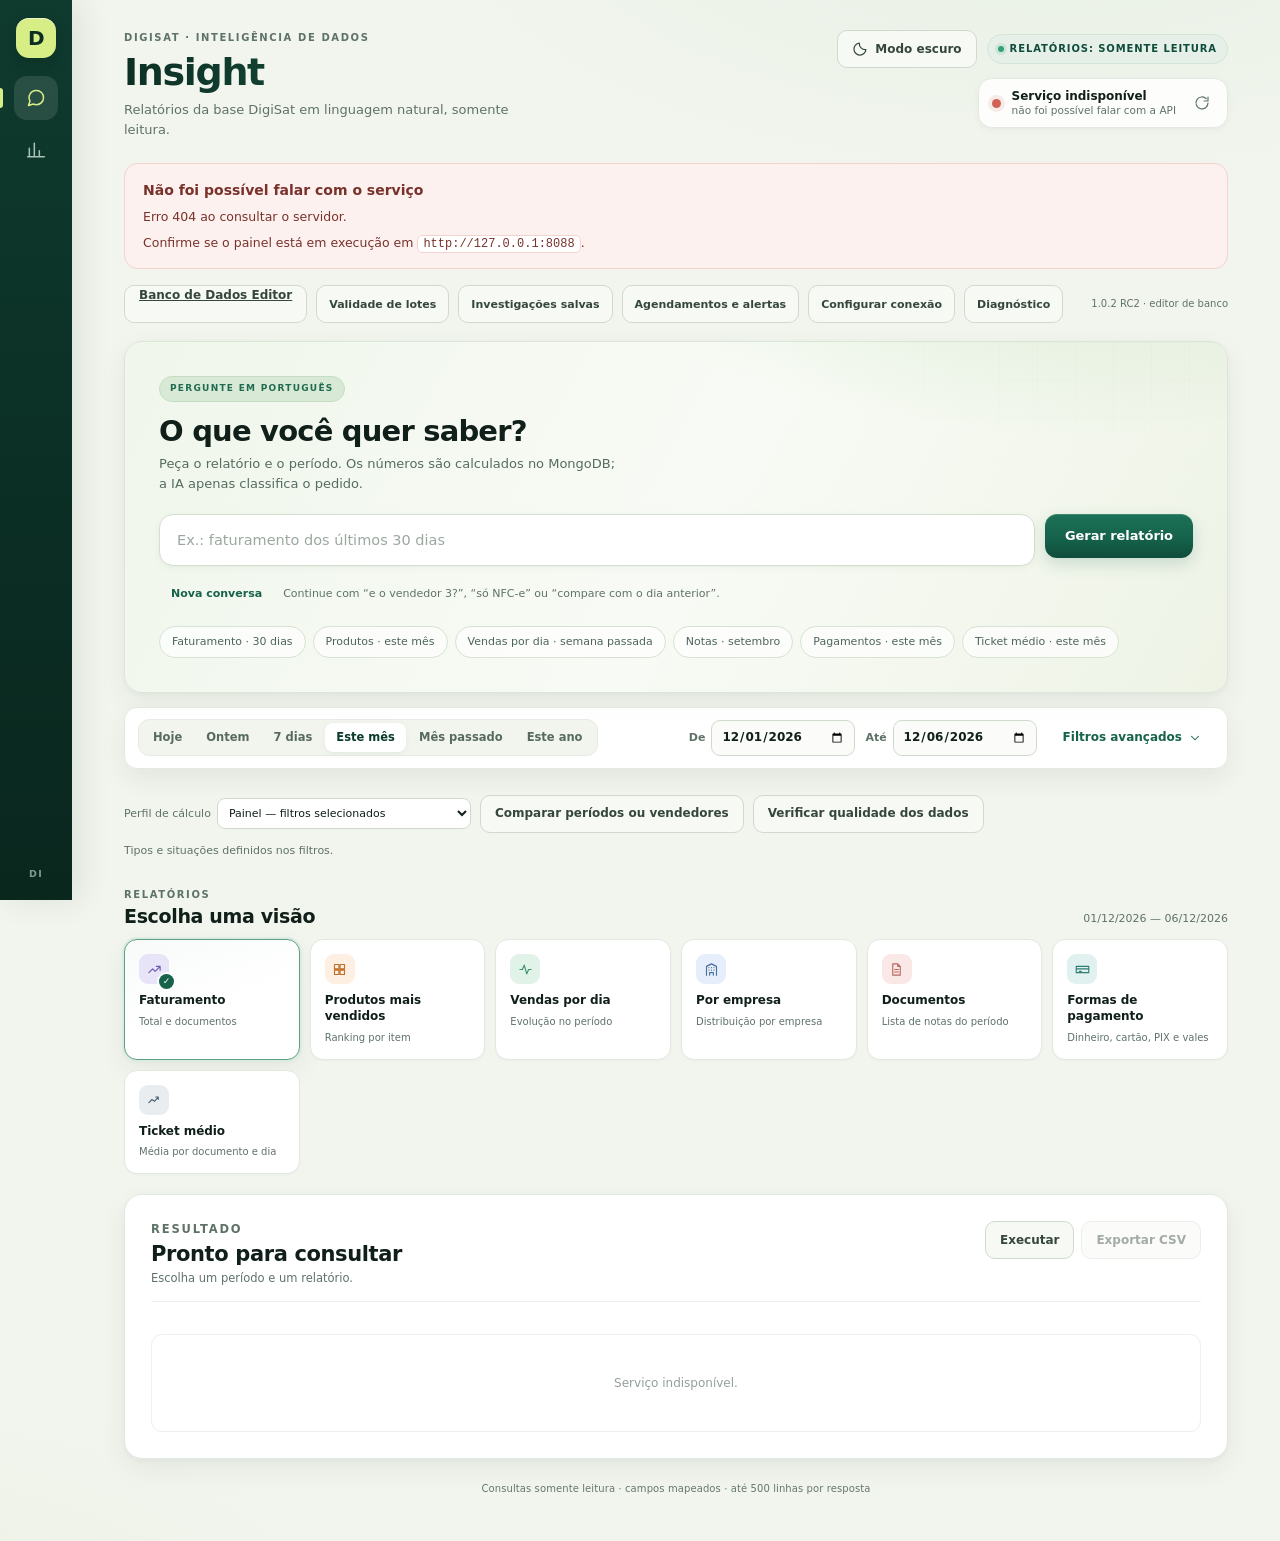
==== static/index.html @ 0f018204 "Ship 1.0.2-rc.2 editor polish and dataset-adaptive validation" ====
<!doctype html>
<html lang="pt-BR">
<head>
  <meta charset="utf-8">
  <meta name="viewport" content="width=device-width,initial-scale=1">
  <meta name="color-scheme" content="light dark">
  <title>DigiSat Insight</title>
  <script src="/static/theme.js?v=0.4.0"></script>
  <link rel="icon" href="/static/favicon.svg" type="image/svg+xml">
  <link rel="stylesheet" href="/static/style.css?v=0.4.0">
  <link rel="stylesheet" href="/static/auth.css?v=0.4.0">
  <link rel="stylesheet" href="/static/theme.css?v=0.4.0">
  <link rel="stylesheet" href="/static/workspace.css?v=1.0.0-rc.1">
</head>
<body>
<a class="skip" href="#conteudo">Pular para o conteúdo</a>
<aside class="rail" aria-label="Navegação">
  <a class="brand-mark" href="#assistente" aria-label="DigiSat Insight">D</a>
  <nav class="rail-nav">
    <a class="rail-btn active" href="#assistente" title="Perguntar" aria-label="Perguntar">
      <svg viewBox="0 0 24 24" aria-hidden="true"><path d="M21 11.5a8.4 8.4 0 0 1-8.5 8.5 8.9 8.9 0 0 1-3.7-.8L3 21l1.8-5.5A8.4 8.4 0 0 1 12.5 3 8.4 8.4 0 0 1 21 11.5z"/></svg>
    </a>
    <a class="rail-btn" href="#resultado" title="Relatórios" aria-label="Relatórios">
      <svg viewBox="0 0 24 24" aria-hidden="true"><path d="M4 20V10M10 20V4M16 20v-7M22 20H2"/></svg>
    </a>
  </nav>
  <span class="rail-bottom" title="DigiSat Insight">DI</span>
</aside>

<main id="conteudo">
  <header class="top">
    <div>
      <p class="eyebrow">DIGISAT · INTELIGÊNCIA DE DADOS</p>
      <h1>Insight</h1>
      <p class="tagline">Relatórios da base DigiSat em linguagem natural, somente leitura.</p>
    </div>
    <div class="top-meta">
      <button class="secondary theme-toggle" id="themeToggle" type="button" aria-label="Modo escuro" aria-pressed="false">
        <svg viewBox="0 0 24 24" aria-hidden="true"><path d="M20.9 13a9 9 0 0 1-9.9-9.9A9 9 0 1 0 20.9 13Z"/></svg>
        <span id="themeLabel">Modo escuro</span>
      </button>
      <span class="badge-readonly">Relatórios: somente leitura</span>
      <div class="status" id="status" role="status" aria-live="polite">
        <i class="dot" id="statusDot"></i>
        <div class="status-text">
          <strong id="statusText">Verificando conexão</strong>
          <small id="statusSub">conectando ao MongoDB</small>
        </div>
        <button class="icon-btn" id="refreshBtn" type="button" title="Recarregar conexão" aria-label="Recarregar conexão">
          <svg viewBox="0 0 24 24" aria-hidden="true"><path d="M21 12a9 9 0 1 1-2.6-6.4M21 3v6h-6"/></svg>
        </button>
      </div>
    </div>
  </header>

  <div id="setupBanner" class="banner hidden" role="alert"></div>

  <nav class="workspace-nav" aria-label="Ferramentas de investigação">
    <a class="secondary" href="/database-editor">Banco de Dados Editor</a>
    <button class="secondary" type="button" id="stockOpen">Validade de lotes</button>
    <button class="secondary" type="button" id="savedOpen">Investigações salvas</button>
    <button class="secondary" type="button" id="schedulesOpen">Agendamentos e alertas <span id="alertCount"></span></button>
    <button class="secondary" type="button" id="connectionOpen">Configurar conexão</button>
    <button class="secondary" type="button" id="diagnosticsOpen">Diagnóstico</button>
    <span class="workspace-version">1.0.2 RC2 · editor de banco</span>
  </nav>

  <section class="ask card" id="assistente">
    <div class="ask-copy">
      <span class="pill">PERGUNTE EM PORTUGUÊS</span>
      <h2>O que você quer saber?</h2>
      <p>Peça o relatório e o período. Os números são calculados no MongoDB; a IA apenas classifica o pedido.</p>
    </div>
    <div id="conversationLog" class="conversation-log hidden" role="log" aria-label="Conversa"></div>
    <div id="clarificationBox" class="clarification-box hidden" role="status" aria-live="polite"></div>
    <form id="askForm" class="ask-row" autocomplete="off">
      <label class="sr-only" for="question">Sua pergunta</label>
      <input id="question" name="question" placeholder="Ex.: faturamento dos últimos 30 dias" maxlength="500">
      <button id="askBtn" class="primary" type="submit">
        <span class="btn-label">Gerar relatório</span>
        <span class="spinner" aria-hidden="true"></span>
      </button>
    </form>
    <div class="conversation-tools">
      <button type="button" class="ghost" id="newConversation">Nova conversa</button>
      <span class="muted" id="conversationHint">Continue com “e o vendedor 3?”, “só NFC-e” ou “compare com o dia anterior”.</span>
    </div>
    <div class="suggestions" role="group" aria-label="Exemplos de perguntas">
      <button type="button" data-q="Qual foi o faturamento nos últimos 30 dias?">Faturamento · 30 dias</button>
      <button type="button" data-q="Quais os produtos mais vendidos neste mês?">Produtos · este mês</button>
      <button type="button" data-q="Mostre as vendas por dia na semana passada">Vendas por dia · semana passada</button>
      <button type="button" data-q="Liste as notas emitidas em setembro">Notas · setembro</button>
      <button type="button" data-q="Quais as formas de pagamento deste mês?">Pagamentos · este mês</button>
      <button type="button" data-q="Qual o ticket médio deste mês?">Ticket médio · este mês</button>
    </div>
  </section>

  <section class="toolbar card" aria-label="Período">
    <div class="presets" id="presets" role="group" aria-label="Períodos rápidos">
      <button type="button" data-range="hoje">Hoje</button>
      <button type="button" data-range="ontem">Ontem</button>
      <button type="button" data-range="7d">7 dias</button>
      <button type="button" data-range="mes" class="active">Este mês</button>
      <button type="button" data-range="mespassado">Mês passado</button>
      <button type="button" data-range="ano">Este ano</button>
    </div>
    <div class="dates">
      <label for="start">De <input id="start" type="date"></label>
      <label for="end">Até <input id="end" type="date"></label>
    </div>
    <button type="button" id="filtersToggle" class="ghost" aria-expanded="false" aria-controls="filtersPanel">
      Filtros avançados
      <svg viewBox="0 0 24 24" aria-hidden="true"><path d="m6 9 6 6 6-6"/></svg>
    </button>
  </section>

  <section class="workspace-profile" aria-label="Perfil e conferência">
    <label for="profileSelect">Perfil de cálculo <select id="profileSelect"><option value="panel">Painel — filtros selecionados</option><option value="native_nfce">NFC-e concluídas — itens por vendedor</option><option value="fiscal_valid">Vendas fiscais válidas</option></select></label>
    <button class="secondary" type="button" id="compareOpen">Comparar períodos ou vendedores</button>
    <button class="secondary" type="button" id="qualityRun">Verificar qualidade dos dados</button>
    <p class="muted" id="profileDescription">Tipos e situações definidos nos filtros.</p>
  </section>

  <section id="filtersPanel" class="filters card hidden" aria-label="Filtros avançados">
    <div class="field">
      <label for="collection">Coleção</label>
      <select id="collection"><option value="">Conectando…</option></select>
    </div>
    <div class="field">
      <label for="dateField">Campo de data</label>
      <select id="dateField"><option value="">Selecione</option></select>
    </div>
    <div class="field">
      <label for="valueField">Valor / total</label>
      <select id="valueField"><option value="">Não mapeado</option></select>
    </div>
    <div class="field">
      <label for="productField">Produto / descrição</label>
      <select id="productField"><option value="">Não mapeado</option></select>
    </div>
    <div class="field">
      <label for="companyField">Empresa / loja</label>
      <select id="companyField"><option value="">Não mapeado</option></select>
    </div>
    <div class="field">
      <label for="companyValue">Filtrar uma empresa</label>
      <input id="companyValue" list="companyOptions" placeholder="Todas as empresas" maxlength="120">
      <datalist id="companyOptions"></datalist>
    </div>
    <div class="field scope">
      <span class="field-title">Escopo do cálculo</span>
      <label for="movementGroup">Movimentações</label>
      <select id="movementGroup" aria-describedby="movementHint">
        <option value="all_sales">Vendas (fiscal + registros)</option>
        <option value="fiscal_sales">Vendas fiscais (NFC-e, NF-e e manuais)</option>
        <option value="nfce">Somente NFC-e</option>
        <option value="nfe">Somente NF-e de saída</option>
        <option value="manual">Somente notas manuais</option>
        <option value="registro_venda">Somente registros de venda</option>
        <option value="purchases">Compras e entradas</option>
        <option value="all">Tudo (sem filtro de tipo)</option>
      </select>
      <small id="movementHint" class="scope-hint">Inclui NFC-e, NF-e de saída, notas manuais e registros de venda; exclui compras, pré-vendas e pedidos.</small>
      <label class="check"><input type="checkbox" id="onlyValid" checked aria-describedby="validHint"> Documentos válidos</label>
      <small id="validHint">Exclui cancelados, rejeitados e inutilizados.</small>
    </div>
    <div class="mapping-actions">
      <button type="button" id="schemaBtn" class="secondary">Atualizar campos</button>
      <button type="button" id="applyBtn" class="primary small">Aplicar e executar</button>
    </div>
    <p class="map-note" id="mapNote"></p>
    <p class="backup-note hidden" id="backupNote"></p>
  </section>

  <section class="report-section" aria-label="Tipos de relatório">
    <div class="section-head">
      <div><p class="eyebrow">RELATÓRIOS</p><h2>Escolha uma visão</h2></div>
      <span class="muted" id="rangeLabel"></span>
    </div>
    <div class="report-grid" id="reportGrid">
      <button type="button" class="report-card selected" data-kind="revenue" aria-pressed="true">
        <span class="report-icon violet"><svg viewBox="0 0 24 24" aria-hidden="true"><path d="m3 17 6-6 4 4 8-8M15 7h6v6"/></svg></span>
        <span class="report-name">Faturamento</span>
        <small>Total e documentos</small>
      </button>
      <button type="button" class="report-card" data-kind="top_products" aria-pressed="false">
        <span class="report-icon orange"><svg viewBox="0 0 24 24" aria-hidden="true"><path d="M4 4h7v7H4zM13 4h7v7h-7zM4 13h7v7H4zM13 13h7v7h-7z"/></svg></span>
        <span class="report-name">Produtos mais vendidos</span>
        <small>Ranking por item</small>
      </button>
      <button type="button" class="report-card" data-kind="daily" aria-pressed="false">
        <span class="report-icon mint"><svg viewBox="0 0 24 24" aria-hidden="true"><path d="M3 12h4l3-7 4 14 3-7h4"/></svg></span>
        <span class="report-name">Vendas por dia</span>
        <small>Evolução no período</small>
      </button>
      <button type="button" class="report-card" data-kind="companies" aria-pressed="false">
        <span class="report-icon blue"><svg viewBox="0 0 24 24" aria-hidden="true"><path d="M4 21V7l8-4 8 4v14M9 21v-4h6v4M8 9h.01M12 9h.01M16 9h.01M8 13h.01M12 13h.01M16 13h.01"/></svg></span>
        <span class="report-name">Por empresa</span>
        <small>Distribuição por empresa</small>
      </button>
      <button type="button" class="report-card" data-kind="documents" aria-pressed="false">
        <span class="report-icon rose"><svg viewBox="0 0 24 24" aria-hidden="true"><path d="M14 3H6v18h12V7zM14 3v4h4M9 12h6M9 16h6"/></svg></span>
        <span class="report-name">Documentos</span>
        <small>Lista de notas do período</small>
      </button>
      <button type="button" class="report-card" data-kind="payments" aria-pressed="false">
        <span class="report-icon teal"><svg viewBox="0 0 24 24" aria-hidden="true"><path d="M2 7h20v10H2zM2 11h20M7 15h3"/></svg></span>
        <span class="report-name">Formas de pagamento</span>
        <small>Dinheiro, cartão, PIX e vales</small>
      </button>
      <button type="button" class="report-card" data-kind="ticket" aria-pressed="false">
        <span class="report-icon slate"><svg viewBox="0 0 24 24" aria-hidden="true"><path d="M3 17l5-5 4 3 6-7M14 8h4v4"/></svg></span>
        <span class="report-name">Ticket médio</span>
        <small>Média por documento e dia</small>
      </button>
    </div>
  </section>

  <section class="results card" id="resultado" aria-live="polite" aria-busy="false">
    <header class="results-head">
      <div>
        <p class="eyebrow">RESULTADO</p>
        <h2 id="resultTitle">Pronto para consultar</h2>
        <p id="resultNote">Escolha um período e um relatório.</p>
      </div>
      <div class="actions">
        <button type="button" id="runSelectedBtn" class="secondary">Executar</button>
        <button type="button" id="exportBtn" class="secondary" disabled>Exportar CSV</button>
      </div>
    </header>
    <div id="interpretation" class="chips hidden"></div>
    <div id="errorBox" class="box error hidden" role="alert"></div>
    <div id="warnings" class="box warn hidden"></div>
    <div id="infoBox" class="box info hidden"></div>
    <div id="summary" class="summary"></div>
    <div id="comparisonBox" class="hidden"></div>
    <div id="qualityBox" class="hidden"></div>
    <div id="chart" class="chart hidden"></div>
    <div id="evidenceToolbar" class="evidence-toolbar hidden">
      <label>Título <input id="savedTitle" maxlength="120" placeholder="Nome da investigação"></label>
      <button type="button" id="saveInvestigation" class="secondary">Salvar investigação</button>
      <button type="button" id="scheduleCurrent" class="secondary">Agendar conferência</button>
      <label>Exportar <select id="exportScope"><option value="snapshot">Resultado salvo (esta consulta)</option><option value="complete">Todos os documentos (nova consulta)</option></select></label>
      <button type="button" class="secondary" data-evidence-format="xlsx">Excel</button>
      <button type="button" class="secondary" data-evidence-format="pdf">PDF</button>
      <button type="button" class="secondary" data-evidence-format="csv">CSV com evidências</button>
      <p id="exportProgress" class="muted" role="status"></p>
      <button type="button" id="cancelExport" class="secondary hidden">Cancelar exportação</button>
      <p id="provenanceNote" class="muted"></p>
    </div>

    <section id="reconBox" class="recon hidden" aria-labelledby="reconTitle" aria-live="polite" aria-busy="false">
      <div class="recon-head">
        <div>
          <p class="eyebrow">CONFERÊNCIA</p>
          <h3 id="reconTitle">Itens x pagamentos</h3>
          <p id="reconNote" class="muted"></p>
        </div>
        <button type="button" id="reconBtn" class="secondary">Detalhar diferenças</button>
      </div>
      <div id="reconSummary" class="summary"></div>
      <div id="reconWarnings" class="box warn hidden"></div>
      <div id="reconByTypeWrap" class="table-wrap hidden">
        <table id="reconByType" aria-label="Conferência por tipo de movimentação">
          <thead></thead><tbody></tbody>
        </table>
      </div>
      <div id="reconDetailWrap" class="table-wrap hidden">
        <table id="reconDetail" aria-label="Documentos com diferença entre itens e pagamentos">
          <thead></thead><tbody></tbody>
        </table>
      </div>
      <p id="reconFoot" class="table-foot hidden"></p>
    </section>

    <div id="documentControls" class="document-controls hidden">
      <label>Buscar documento ou produto <input id="documentSearch" maxlength="100" placeholder="Número, série, empresa ou produto"></label>
      <label>Conferência <select id="issueFilter"><option value="all">Todas as vendas</option><option value="mismatch">Itens e pagamentos divergentes</option><option value="unpaid">Sem pagamento</option><option value="unassigned">Itens sem vendedor</option><option value="shared">Vendas compartilhadas</option><option value="negative">Total negativo</option></select></label>
      <label>Por página <select id="pageSize"><option>10</option><option>25</option><option selected>50</option><option>100</option><option>500</option></select></label>
    </div>
    <div class="table-wrap">
      <table id="table" aria-busy="false">
        <thead></thead>
        <tbody><tr><td class="empty">Os resultados aparecem aqui.</td></tr></tbody>
      </table>
    </div>
    <p class="table-foot hidden" id="tableFoot"></p>
    <div id="pageControls" class="page-controls hidden"><button type="button" id="previousPage" class="secondary">Anterior</button><span id="pageNote" role="status"></span><button type="button" id="nextPage" class="secondary">Próxima</button></div>
    <div id="investigationDetails" class="hidden"></div>
  </section>

  <footer>
    Consultas somente leitura · campos mapeados · até <span id="maxRows">500</span> linhas por resposta
  </footer>
</main>

<dialog id="authDialog" aria-labelledby="authTitle">
  <form id="authForm">
    <h3 id="authTitle">Entrar no Insight</h3>
    <p>A API exige as credenciais definidas pelo administrador.</p>
    <label>Usuário<input id="authUser" autocomplete="username" required></label>
    <label>Senha<input id="authPassword" type="password" autocomplete="current-password" required></label>
    <div class="dialog-actions">
      <button type="button" id="authCancel" class="secondary">Cancelar</button>
      <button class="primary">Continuar</button>
    </div>
  </form>
</dialog>
<div id="toast" role="status" aria-live="polite"></div>
<dialog id="workspaceDialog" aria-labelledby="workspaceDialogTitle"><div class="workspace-dialog-head"><h2 id="workspaceDialogTitle"></h2><button type="button" class="secondary" id="workspaceDialogClose">Fechar</button></div><div id="workspaceDialogBody"></div><p id="workspaceDialogMessage" role="status"></p></dialog>
<script src="/static/app.js?v=0.4.0"></script>
<script src="/static/workspace.js?v=1.0.0-rc.1"></script>
<script src="/static/stock.js?v=1.0.1-rc.1"></script>
</body>
</html>
---- static/style.css ----
/* ============================================================
   DigiSat Insight — design system
   Offline only: system fonts, no CDN, no build step.
   ============================================================ */

:root{
  /* ink & surface */
  --ink:#101f19;
  --ink-2:#2b3d34;
  --muted:#5f7268;
  --faint:#8b9a92;
  --line:#e2e9e1;
  --line-strong:#cfdacd;
  --bg:#f2f5ee;
  --bg-deep:#e9eee4;
  --card:#ffffff;

  /* brand */
  --green:#16624b;
  --green-600:#0f4d3a;
  --green-700:#0a3a2c;
  --green-soft:#e6f0e9;
  --green-tint:#f2f8f4;
  --lime:#d7ee86;

  /* semantic */
  --amber:#8a6a24;
  --amber-bg:#fdf7e6;
  --amber-line:#f0e3bb;
  --red:#a94136;
  --red-bg:#fdf1ef;
  --red-line:#f2d3ce;
  --blue:#2c5c8c;
  --blue-bg:#eef5fc;
  --blue-line:#d8e6f4;

  /* shape & motion */
  --r-xs:8px;
  --r-sm:10px;
  --r-md:13px;
  --r-lg:18px;
  --r-xl:24px;
  --shadow-xs:0 1px 2px #16281f08;
  --shadow-sm:0 2px 8px #16281f0a,0 1px 2px #16281f06;
  --shadow-md:0 10px 28px #16281f10,0 2px 6px #16281f08;
  --shadow-lg:0 24px 60px #16281f1a,0 6px 16px #16281f0d;
  --ease:cubic-bezier(.22,.61,.36,1);
  --t-fast:140ms var(--ease);
  --t-med:240ms var(--ease);

  --font:"Segoe UI Variable Text","Segoe UI",Inter,system-ui,-apple-system,"Helvetica Neue",Arial,sans-serif;
  --mono:"Cascadia Mono","Consolas","SF Mono",ui-monospace,monospace;
}

*{box-sizing:border-box}
html{scroll-behavior:smooth;-webkit-text-size-adjust:100%}
body{
  margin:0;
  /* Leaves room for the fixed rail while letting <main> center in the rest. */
  padding-left:72px;
  background:
    radial-gradient(1100px 520px at 82% -8%,#e7f0e4 0%,transparent 62%),
    radial-gradient(900px 460px at -10% 108%,#eaf0e2 0%,transparent 58%),
    var(--bg);
  color:var(--ink);
  font:400 14px/1.55 var(--font);
  -webkit-font-smoothing:antialiased;
  text-rendering:optimizeLegibility;
}
h1,h2,h3,p{margin:0}
h1,h2,h3{letter-spacing:-.018em;line-height:1.18;font-weight:700}
button,input,select{font:inherit;color:inherit}
button{cursor:pointer}
svg{fill:none;stroke:currentColor;stroke-width:1.8;stroke-linecap:round;stroke-linejoin:round;flex:none}
a{color:inherit}
::selection{background:#cfe8d6;color:var(--green-700)}

.sr-only{position:absolute;width:1px;height:1px;padding:0;margin:-1px;overflow:hidden;clip:rect(0 0 0 0);white-space:nowrap;border:0}
.hidden{display:none!important}

.skip{
  position:absolute;left:12px;top:-64px;z-index:80;
  background:var(--green-700);color:#fff;text-decoration:none;
  padding:9px 14px;border-radius:var(--r-sm);font-weight:600;
  transition:top var(--t-fast);
}
.skip:focus{top:12px}

:focus-visible{outline:3px solid #9dc9ae;outline-offset:2px;border-radius:4px}

/* ------------------------------------------------------------
   Rail
   ------------------------------------------------------------ */
.rail{
  position:fixed;inset:0 auto 0 0;width:72px;z-index:20;
  display:flex;flex-direction:column;align-items:center;gap:18px;
  padding:18px 0;
  background:linear-gradient(180deg,#0f3b2e 0%,#0b2d23 62%,#0a271e 100%);
  color:#d8e7dd;
  box-shadow:1px 0 0 #ffffff0d,8px 0 32px #0a271e18;
}
.brand-mark{
  display:grid;place-items:center;width:40px;height:40px;
  border-radius:13px;background:var(--lime);color:#0b2d23;
  font-weight:800;font-size:20px;letter-spacing:-.03em;text-decoration:none;
  box-shadow:0 6px 18px #00000026,inset 0 1px 0 #ffffff80;
  transition:transform var(--t-fast),box-shadow var(--t-fast);
}
.brand-mark:hover{transform:translateY(-1px);box-shadow:0 10px 24px #0000002e,inset 0 1px 0 #ffffff80}
.rail-nav{display:flex;flex-direction:column;gap:8px}
.rail-btn{
  position:relative;width:44px;height:44px;border-radius:13px;
  display:grid;place-items:center;color:#a8c2b6;text-decoration:none;
  transition:background var(--t-fast),color var(--t-fast);
}
.rail-btn svg{width:20px;height:20px}
.rail-btn:hover{background:#ffffff14;color:#e8f4ec}
.rail-btn.active{background:#ffffff1c;color:var(--lime)}
.rail-btn.active::before{
  content:"";position:absolute;left:-14px;top:50%;transform:translateY(-50%);
  width:3px;height:20px;border-radius:0 3px 3px 0;background:var(--lime);
}
.rail-bottom{
  margin-top:auto;font-size:9.5px;letter-spacing:.14em;font-weight:800;
  color:#7f9c8e;
}

/* ------------------------------------------------------------
   Shell
   ------------------------------------------------------------ */
main{
  max-width:1200px;margin:0 auto;
  padding:30px clamp(16px,4vw,48px) 40px;
}
.top{
  display:flex;justify-content:space-between;align-items:flex-start;
  gap:24px;margin-bottom:22px;
}
.top > div:first-child{min-width:0}
.eyebrow{
  font-size:10px;letter-spacing:.16em;font-weight:800;
  color:#5d7268;text-transform:uppercase;
}
h1{
  font-size:clamp(28px,3.6vw,38px);
  letter-spacing:-.035em;margin-top:4px;
  background:linear-gradient(96deg,#0c2f24 0%,#164f3c 62%,#1c6a50 100%);
  -webkit-background-clip:text;background-clip:text;color:transparent;
}
.tagline{color:var(--muted);font-size:13px;margin-top:6px;max-width:52ch}

.top-meta{display:flex;align-items:center;gap:10px;flex-wrap:wrap;justify-content:flex-end}
.badge-readonly{
  display:inline-flex;align-items:center;gap:6px;
  font-size:10px;font-weight:800;letter-spacing:.09em;text-transform:uppercase;
  color:var(--green-600);background:var(--green-soft);
  border:1px solid #d2e5d7;border-radius:99px;padding:6px 10px;
}
.badge-readonly::before{
  content:"";width:6px;height:6px;border-radius:50%;background:#35a077;
  box-shadow:0 0 0 3px #35a07722;
}

/* status pill */
.status{
  display:flex;align-items:center;gap:11px;
  background:#ffffffd9;border:1px solid var(--line);border-radius:14px;
  padding:9px 10px 9px 13px;min-width:250px;
  box-shadow:var(--shadow-sm);backdrop-filter:blur(8px);
}
.dot{
  width:9px;height:9px;border-radius:50%;background:#d3a53c;flex:none;
  box-shadow:0 0 0 4px #d3a53c1f;transition:background var(--t-med),box-shadow var(--t-med);
}
.status.online .dot{background:#2f9d74;box-shadow:0 0 0 4px #2f9d741f}
.status.error .dot{background:#cf6255;box-shadow:0 0 0 4px #cf62551f}
.status-text{display:flex;flex-direction:column;line-height:1.28;flex:1;min-width:0}
.status-text strong{font-size:12px;letter-spacing:-.005em}
.status-text small{font-size:10.5px;color:var(--muted);white-space:nowrap;overflow:hidden;text-overflow:ellipsis}
.icon-btn{
  width:30px;height:30px;border-radius:9px;border:0;background:transparent;
  color:var(--muted);display:grid;place-items:center;transition:background var(--t-fast),color var(--t-fast);
}
.icon-btn:hover{background:var(--green-soft);color:var(--green)}
.icon-btn svg{width:16px;height:16px}

/* ------------------------------------------------------------
   Cards
   ------------------------------------------------------------ */
.card{
  background:var(--card);border:1px solid var(--line);
  border-radius:var(--r-lg);box-shadow:var(--shadow-md);
}
.banner{
  margin-bottom:16px;padding:16px 18px;border-radius:14px;
  background:var(--red-bg);border:1px solid var(--red-line);color:#78322b;
}
.banner b{display:block;margin-bottom:4px}
.banner code{
  background:#fff;border:1px solid var(--red-line);padding:1px 5px;
  border-radius:5px;font:12px var(--mono);
}
.banner p{margin:6px 0 0;font-size:12.5px}

/* ------------------------------------------------------------
   Ask / hero
   ------------------------------------------------------------ */
.ask{
  position:relative;overflow:hidden;
  padding:clamp(22px,3vw,34px);
  margin-bottom:14px;
  background:
    radial-gradient(760px 300px at 88% -30%,#dcecd6 0%,transparent 66%),
    linear-gradient(118deg,#f0f6ec 0%,#f8fbf5 52%,#eef3e6 100%);
  border-color:#dbe6d7;
}
.ask::after{
  content:"";position:absolute;inset:0;pointer-events:none;opacity:.45;
  background-image:linear-gradient(#16624b0a 1px,transparent 1px),linear-gradient(90deg,#16624b0a 1px,transparent 1px);
  background-size:38px 38px;
  mask-image:radial-gradient(600px 240px at 90% 0%,#000 0%,transparent 72%);
}
.ask > *{position:relative;z-index:1}
.ask-copy{max-width:660px}
.pill{
  display:inline-flex;align-items:center;gap:6px;
  font-size:9px;letter-spacing:.14em;font-weight:800;
  color:#1f6a50;background:#d8e9d5;border:1px solid #c6ddc3;
  padding:5px 10px;border-radius:99px;
}
.ask h2{
  font-size:clamp(22px,2.6vw,29px);letter-spacing:-.028em;
  margin:12px 0 6px;
}
.ask-copy p{color:#566c5f;font-size:13px;max-width:56ch}

.ask-row{display:flex;gap:10px;margin-top:20px}
.ask-row input{
  flex:1;min-width:0;height:52px;
  border:1px solid #d3dfd0;border-radius:14px;background:#fff;
  padding:0 17px;font-size:14.5px;
  box-shadow:var(--shadow-sm);
  transition:border-color var(--t-fast),box-shadow var(--t-fast);
}
.ask-row input::placeholder{color:#9aa89f}
.ask-row input:focus{
  outline:none;border-color:#7fae90;
  box-shadow:0 0 0 4px #b9d8c34d,var(--shadow-sm);
}

.primary{
  height:44px;border:0;border-radius:12px;
  background:linear-gradient(180deg,#1b7157 0%,var(--green) 55%,var(--green-600) 100%);
  color:#fff;font-weight:700;font-size:13px;letter-spacing:-.005em;
  padding:0 20px;display:inline-flex;align-items:center;justify-content:center;gap:8px;
  box-shadow:0 1px 0 #ffffff26 inset,0 6px 16px #16624b2e;
  transition:filter var(--t-fast),transform var(--t-fast),box-shadow var(--t-fast);
}
.primary:hover{filter:brightness(1.06);box-shadow:0 1px 0 #ffffff26 inset,0 8px 20px #16624b3a}
.primary:active{transform:translateY(1px)}
.primary:disabled{opacity:.6;cursor:wait;transform:none}
.primary.small{height:38px;padding:0 15px;font-size:12px;border-radius:10px}

.secondary{
  height:38px;border:1px solid var(--line-strong);border-radius:10px;
  background:#f7f9f4;color:#35463d;font-weight:600;font-size:12px;padding:0 14px;
  transition:background var(--t-fast),border-color var(--t-fast),color var(--t-fast);
}
.secondary:hover{background:#eef3ea;border-color:#bfcdbd;color:var(--green-700)}
.secondary:disabled{opacity:.45;cursor:default}

.ghost{
  height:38px;border:1px solid transparent;border-radius:10px;background:transparent;
  color:var(--green);font-weight:700;font-size:12px;padding:0 11px;
  display:inline-flex;align-items:center;gap:6px;transition:background var(--t-fast);
}
.ghost:hover{background:var(--green-soft)}
.ghost svg{width:14px;height:14px;transition:transform var(--t-med)}
.ghost[aria-expanded="true"] svg{transform:rotate(180deg)}

.spinner{
  display:none;width:14px;height:14px;border-radius:50%;
  border:2px solid #ffffff59;border-top-color:#fff;
  animation:spin .7s linear infinite;
}
.running .spinner{display:inline-block}
@keyframes spin{to{transform:rotate(360deg)}}

.suggestions{display:flex;gap:7px;flex-wrap:wrap;margin-top:14px}
.suggestions button{
  border:1px solid #d7e3d2;background:#ffffffb8;border-radius:99px;
  padding:6px 12px;font-size:11px;color:#4d6559;
  transition:background var(--t-fast),border-color var(--t-fast),color var(--t-fast);
}
.suggestions button:hover{background:#fff;border-color:#a9c9b4;color:var(--green-700)}

/* ------------------------------------------------------------
   Toolbar + filters
   ------------------------------------------------------------ */
.toolbar{
  display:flex;align-items:center;gap:14px;flex-wrap:wrap;
  padding:11px 13px;margin-bottom:14px;border-radius:var(--r-md);
}
.presets{
  display:flex;gap:2px;flex-wrap:wrap;
  background:#f1f5ed;border:1px solid #e6ece3;border-radius:11px;padding:3px;
}
.presets button{
  border:0;background:transparent;border-radius:8px;
  padding:6px 11px;font-size:11.5px;color:#586a60;font-weight:600;white-space:nowrap;
  transition:background var(--t-fast),color var(--t-fast),box-shadow var(--t-fast);
}
.presets button:hover{background:#ffffffb0;color:var(--green-700)}
.presets button.active{
  background:#fff;color:var(--green-700);
  box-shadow:var(--shadow-sm);font-weight:700;
}
.dates{
  display:flex;align-items:center;gap:10px;margin-left:auto;
  font-size:11px;color:var(--muted);font-weight:700;
}
.dates label{display:inline-flex;align-items:center;gap:6px;white-space:nowrap}
.dates input{
  height:36px;border:1px solid var(--line-strong);border-radius:9px;
  background:#fbfcf9;padding:0 9px;font-size:12px;color:var(--ink);
  transition:border-color var(--t-fast),box-shadow var(--t-fast);
}
.dates input:focus{outline:none;border-color:#80ae90;box-shadow:0 0 0 3px #b6d6c33d}

.filters{
  display:grid;grid-template-columns:repeat(4,minmax(0,1fr));
  gap:14px;padding:18px;margin-bottom:24px;
}
.field{display:flex;flex-direction:column;gap:6px;min-width:0}
.field label,.field-title{
  font-size:10.5px;font-weight:800;color:#5d6f66;letter-spacing:.035em;
  text-transform:uppercase;
}
.field select,.field input{
  height:38px;border:1px solid var(--line-strong);border-radius:9px;
  background:#fbfcf9;padding:0 10px;font-size:12px;min-width:0;
  transition:border-color var(--t-fast),box-shadow var(--t-fast),background var(--t-fast);
}
.field select:hover,.field input:hover{background:#fff}
.field select:focus,.field input:focus{
  outline:none;border-color:#80ae90;box-shadow:0 0 0 3px #b6d6c33d;background:#fff;
}
.field select:disabled,.field input:disabled{opacity:.58;background:#f1f4ef;cursor:not-allowed}
.scope{gap:7px;grid-column:span 2}
.scope .field-title{margin-bottom:1px}
.check{
  display:flex!important;align-items:center;gap:7px;
  font-size:12px!important;font-weight:600!important;color:#35463d!important;
  cursor:pointer;text-transform:none;letter-spacing:0;
}
.check input{width:15px;height:15px;accent-color:var(--green);height:auto;margin:0}
.scope small{font-size:10px;color:#6b7a72;margin:-1px 0 2px 22px;line-height:1.4}
.scope small.scope-hint{margin-left:0;line-height:1.45}
.mapping-actions{grid-column:1/-1;display:flex;justify-content:flex-end;gap:8px;padding-top:2px}
.map-note{grid-column:1/-1;font-size:10.5px;color:#617068;margin:0}
.backup-note{
  grid-column:1/-1;font-size:10.5px;color:var(--amber);
  background:var(--amber-bg);border:1px solid var(--amber-line);
  border-radius:9px;padding:8px 10px;margin:2px 0 0;
}

/* ------------------------------------------------------------
   Section head + report cards
   ------------------------------------------------------------ */
.section-head{
  display:flex;align-items:flex-end;justify-content:space-between;
  gap:12px;margin-bottom:12px;
}
.section-head h2{font-size:19px;margin-top:3px}
.muted{font-size:11px;color:var(--muted)}

.report-grid{
  display:grid;grid-template-columns:repeat(auto-fit,minmax(150px,1fr));
  gap:10px;margin-bottom:20px;
}
.report-card{
  position:relative;display:flex;flex-direction:column;align-items:flex-start;
  gap:6px;text-align:left;padding:14px;
  border:1px solid var(--line);border-radius:var(--r-md);background:var(--card);
  box-shadow:var(--shadow-xs);
  transition:transform var(--t-fast),border-color var(--t-fast),box-shadow var(--t-fast);
}
.report-card:hover{
  border-color:#b9cfc0;transform:translateY(-2px);
  box-shadow:var(--shadow-md);
}
.report-card.selected{
  border-color:#5f9f81;
  box-shadow:0 0 0 2px #dcece2,var(--shadow-md);
}
.report-card.selected::after{
  content:"";position:absolute;inset:0;border-radius:inherit;pointer-events:none;
  background:linear-gradient(160deg,#16624b08 0%,transparent 55%);
}
.report-icon{
  position:relative;width:30px;height:30px;border-radius:9px;
  display:grid;place-items:center;margin-bottom:3px;
}
.report-card.selected .report-icon::after{
  content:"✓";position:absolute;right:-5px;bottom:-5px;
  width:15px;height:15px;border-radius:50%;display:grid;place-items:center;
  background:var(--green);color:#fff;font-size:9px;font-weight:800;line-height:1;
  box-shadow:0 0 0 2px #fff;
}
.report-icon svg{width:15px;height:15px}
.violet{background:#ece7fb;color:#6f56b6}
.orange{background:#fdefe2;color:#c1702a}
.mint{background:#e1f3e9;color:#3b8f69}
.blue{background:#e5eefa;color:#46719f}
.rose{background:#f9e8e6;color:#bb675f}
.teal{background:#e0f1ef;color:#2f7d75}
.slate{background:#e9edf0;color:#4d6170}
.report-name{font-size:12px;font-weight:700;line-height:1.32;letter-spacing:-.005em}
.report-card small{font-size:10px;color:var(--muted);line-height:1.35}

/* ------------------------------------------------------------
   Results
   ------------------------------------------------------------ */
.results{padding:clamp(18px,2.4vw,26px);scroll-margin-top:18px}
.results-head{
  display:flex;justify-content:space-between;align-items:flex-start;
  gap:16px;padding-bottom:14px;border-bottom:1px solid #eef2ec;
}
.results-head h2{font-size:21px;margin:3px 0 3px}
.results-head p{font-size:11.5px;color:var(--muted)}
.actions{display:flex;gap:7px;flex:none}

.chips{display:flex;gap:6px;flex-wrap:wrap;margin:14px 0 0}
.chip{
  font-size:10.5px;border:1px solid #dde6da;background:#f5f8f2;
  color:#4a6357;border-radius:99px;padding:5px 10px;font-weight:600;
}
.chip.accent{border-color:#cfe2d3;background:var(--green-soft);color:#1f644c;font-weight:700}

.box{margin-top:12px;padding:11px 13px;border-radius:10px;font-size:11.5px;line-height:1.5}
.box b{display:block;font-size:10px;letter-spacing:.08em;text-transform:uppercase;margin-bottom:3px}
.box p{margin:3px 0 0}
.box.warn{background:var(--amber-bg);border:1px solid var(--amber-line);color:var(--amber)}
.box.info{background:var(--blue-bg);border:1px solid var(--blue-line);color:var(--blue)}
.box.error{background:var(--red-bg);border:1px solid var(--red-line);color:#7b342d}

.summary{display:flex;gap:10px;flex-wrap:wrap;margin:16px 0 0}
.metric{
  position:relative;overflow:hidden;
  background:#f8faf6;border:1px solid #edf1e9;border-radius:12px;
  padding:11px 15px;min-width:140px;flex:0 1 auto;
}
.metric::before{
  content:"";position:absolute;left:0;top:0;bottom:0;width:3px;
  background:#cfe0d2;opacity:.9;
}
.metric small{display:block;color:var(--muted);font-size:10px;font-weight:600;letter-spacing:.02em}
.metric strong{
  display:block;font-size:19px;letter-spacing:-.02em;margin-top:3px;
  white-space:nowrap;font-variant-numeric:tabular-nums;color:var(--ink);
}
.metric.emphasis{background:var(--green-soft);border-color:#d5e6d9}
.metric.emphasis::before{background:#3f8f6e}
.metric.emphasis strong{color:var(--green-700)}
.metric.warn{background:var(--amber-bg);border-color:var(--amber-line)}
.metric.warn::before{background:#d3a53c}
.metric.warn strong{color:var(--amber)}

.chart{margin:20px 0 6px}
.chart-title{
  font-size:10.5px;color:var(--muted);margin-bottom:9px;font-weight:800;
  letter-spacing:.06em;text-transform:uppercase;
}
.bars{
  display:flex;align-items:flex-end;gap:5px;height:150px;
  border-bottom:1px solid var(--line);padding:4px 2px 0;
}
.bar-col{
  flex:1;height:100%;display:flex;flex-direction:column;justify-content:flex-end;
  align-items:center;gap:4px;min-width:6px;position:relative;
}
.bar-col .bar{
  width:min(34px,82%);border-radius:5px 5px 0 0;min-height:3px;
  background:linear-gradient(180deg,#9ccfb0 0%,#5aa383 55%,#3f8a6b 100%);
  box-shadow:0 -1px 0 #ffffff40 inset;
  transition:filter var(--t-fast),transform var(--t-fast);
}
.bar-col:hover .bar{filter:brightness(1.07);transform:scaleX(1.04)}
.bar-col span{font-size:8.5px;color:#617068;white-space:nowrap}
.bar-col .tip{
  position:absolute;bottom:104%;left:50%;transform:translateX(-50%);
  background:#122c22;color:#fff;font-size:10px;padding:4px 7px;
  border-radius:6px;white-space:nowrap;opacity:0;pointer-events:none;
  transition:opacity var(--t-fast);z-index:2;box-shadow:var(--shadow-md);
}
.bar-col:hover .tip{opacity:1}
.hbars{display:flex;flex-direction:column;gap:8px}
.hbar{
  display:grid;grid-template-columns:minmax(90px,220px) 1fr auto;
  align-items:center;gap:10px;font-size:11px;
}
.hbar .label{
  color:#42544a;overflow:hidden;text-overflow:ellipsis;
  white-space:nowrap;text-align:right;
}
.hbar .track{background:#eef3ea;border-radius:99px;height:9px;overflow:hidden}
.hbar .fill{
  display:block;height:100%;border-radius:99px;min-width:3px;
  background:linear-gradient(90deg,#3f8a6b 0%,#78bb99 100%);
}
.hbar .value{font-variant-numeric:tabular-nums;color:#2f4238;font-weight:700;white-space:nowrap}

/* ------------------------------------------------------------
   Tables
   ------------------------------------------------------------ */
.table-wrap{
  overflow:auto;max-height:440px;margin-top:16px;
  border:1px solid #edf1e9;border-radius:11px;overscroll-behavior:contain;
  background:#fff;
}
table{border-collapse:separate;border-spacing:0;width:100%;font-size:11.5px;font-variant-numeric:tabular-nums}
thead th{
  position:sticky;top:0;z-index:2;
  background:#f6f9f3;text-align:left;
  font-size:9.5px;letter-spacing:.06em;text-transform:uppercase;color:#5b6d63;
  padding:9px 11px;border-bottom:1px solid var(--line);
  white-space:nowrap;cursor:pointer;user-select:none;
  transition:color var(--t-fast),background var(--t-fast);
}
thead th:hover{color:var(--green);background:#f1f6ee}
thead th:focus-visible{outline-offset:-3px;background:var(--green-soft)}
tbody td{
  padding:9px 11px;border-bottom:1px solid #f2f5f0;
  max-width:380px;overflow:hidden;text-overflow:ellipsis;white-space:nowrap;
}
tbody tr:last-child td{border-bottom:0}
tbody tr:hover td{background:#fafbf7}
td.num{text-align:right;font-variant-numeric:tabular-nums}
.empty{text-align:center;color:#93a098;height:96px;font-size:12px}

.empty-state{
  display:flex;flex-direction:column;align-items:center;justify-content:center;
  gap:5px;padding:26px 12px;color:#7b8a82;height:auto;
}
.empty-state svg{width:28px;height:28px;color:#b2c1b7;stroke-width:1.5;margin-bottom:2px}
.empty-state strong{font-size:12px;color:#4a5d52}
.empty-state span{font-size:11px;line-height:1.45;max-width:44ch}

.table-foot{margin:10px 2px 0;font-size:10.5px;color:var(--muted)}

/* reconciliation */
.recon{margin-top:20px;padding-top:16px;border-top:1px solid var(--line)}
.recon-head{display:flex;justify-content:space-between;align-items:flex-start;gap:12px}
.recon-head h3{font-size:15px;margin:2px 0 2px}
.recon-head p{font-size:11px;color:var(--muted)}
.recon .summary{margin-top:10px}
.recon .table-wrap{max-height:300px;margin-top:10px}
.recon .table-foot{margin-top:7px}

/* skeletons */
.skeleton{
  height:78px;border-radius:11px;margin-top:14px;
  background:linear-gradient(90deg,#f2f5ef 25%,#e8eee4 37%,#f2f5ef 63%);
  background-size:400% 100%;animation:shimmer 1.35s infinite;
}
.skeleton-row td{padding:11px;border-bottom:1px solid #f2f5f0}
.skeleton-line{
  display:block;height:11px;border-radius:6px;
  background:linear-gradient(90deg,#f2f5ef 25%,#e8eee4 37%,#f2f5ef 63%);
  background-size:400% 100%;animation:shimmer 1.35s infinite;
}
@keyframes shimmer{0%{background-position:100% 0}100%{background-position:-100% 0}}

footer{
  text-align:center;font-size:10px;color:#66766d;
  padding:22px 8px 4px;letter-spacing:.01em;
}

/* ------------------------------------------------------------
   Toast
   ------------------------------------------------------------ */
#toast{
  position:fixed;left:50%;bottom:24px;transform:translate(-50%,14px);
  background:#122c22;color:#eaf4ee;padding:11px 16px;border-radius:10px;
  font-size:12px;opacity:0;pointer-events:none;z-index:60;
  max-width:min(480px,90vw);text-align:center;
  box-shadow:var(--shadow-lg);
  transition:opacity var(--t-med),transform var(--t-med);
}
#toast.show{opacity:1;transform:translate(-50%,0)}

/* ------------------------------------------------------------
   Responsive
   ------------------------------------------------------------ */
@media(min-width:821px){
  html{scroll-padding-top:92px}
  #assistente,#resultado{scroll-margin-top:92px}
  .toolbar{
    position:sticky;top:10px;z-index:6;
    background:#ffffffeb;backdrop-filter:blur(12px) saturate(1.1);
    box-shadow:0 10px 26px #16281f12,0 1px 0 #ffffffcc inset;
  }
}
@media(max-width:1060px){
  .report-grid{grid-template-columns:repeat(3,minmax(0,1fr))}
  .filters{grid-template-columns:repeat(2,minmax(0,1fr))}
  .scope{grid-column:span 2}
}
@media(max-width:820px){
  body{padding-left:0}
  main{margin:0 auto;padding:24px 16px 34px}
  .rail{
    inset:auto 0 0 0;width:auto;height:58px;flex-direction:row;
    justify-content:center;gap:10px;padding:0 14px;
    border-radius:16px 16px 0 0;
  }
  .brand-mark,.rail-bottom{display:none}
  .rail-nav{flex-direction:row;gap:10px}
  .rail-btn.active::before{display:none}
  body{padding-bottom:66px}
  .top{flex-direction:column;align-items:stretch;gap:16px}
  .top-meta{justify-content:flex-start}
  .status{min-width:0}
  .toolbar{gap:10px}
  .dates{margin-left:0}
  .report-grid{grid-template-columns:repeat(2,minmax(0,1fr))}
  .results-head{flex-direction:column}
  .actions{width:100%}
  .actions button{flex:1}
}
@media(max-width:560px){
  h1{font-size:27px}
  .ask{padding:20px}
  .ask h2{font-size:21px}
  .ask-row{flex-direction:column}
  .ask-row .primary{width:100%}
  .filters{grid-template-columns:1fr}
  .scope{grid-column:span 1}
  .presets{width:100%}
  .presets button{flex:0 0 auto;padding:6px 10px;font-size:10.5px}
  .dates{width:100%;flex-wrap:wrap}
  .dates label{flex:1;min-width:120px}
  .dates input{width:100%}
  .report-grid{grid-template-columns:1fr 1fr}
  .report-card{padding:11px}
  .results{padding:16px}
  .recon-head{flex-direction:column}
  .recon-head .secondary{width:100%}
  .hbar{grid-template-columns:minmax(70px,130px) 1fr auto}
  .hbar .value{font-size:10px}
}

@media(prefers-reduced-motion:reduce){
  html{scroll-behavior:auto!important}
  *,*::before,*::after{transition:none!important;animation:none!important}
}

#investigationDetails{margin-top:24px;padding-top:18px;border-top:1px solid var(--line)}
#investigationDetails h3{font-size:15px;margin-bottom:6px}
.sale-detail{margin-top:10px;border:1px solid var(--line);border-radius:var(--r-sm);padding:10px 12px;background:var(--card)}
.sale-detail summary{cursor:pointer;font-size:12px;font-weight:600;color:var(--ink-2)}
.sale-detail .table-wrap{margin-top:10px}

@media print{
  .rail,.toolbar,.ask,.report-section,#toast,.skip,footer{display:none!important}
  body{padding:0}
  main{margin:0;padding:0;max-width:none}
  .card{box-shadow:none;border-color:#ccc}
  .table-wrap{max-height:none;overflow:visible}
}
---- static/auth.css ----
dialog{
  border:1px solid #dfe7dd;
  border-radius:18px;
  padding:0;
  width:min(410px,calc(100vw - 28px));
  background:#fff;
  color:#101f19;
  box-shadow:0 30px 90px #0d241b4d,0 6px 20px #0d241b1f;
}
dialog::backdrop{background:#0e2119c2;backdrop-filter:blur(3px)}
dialog form{padding:26px}
dialog h3{font:700 20px/1.2 "Segoe UI Variable Text","Segoe UI",Inter,system-ui,sans-serif;letter-spacing:-.02em;margin:0 0 6px}
dialog p{font-size:12px;color:#5f7268;margin:0;line-height:1.5}
dialog label{display:block;font-size:10.5px;font-weight:800;letter-spacing:.04em;text-transform:uppercase;margin:15px 0 0;color:#5d6f66}
dialog input{
  display:block;width:100%;margin-top:6px;height:42px;padding:0 12px;
  border:1px solid #cfdacd;border-radius:10px;background:#fbfcf9;
  font-size:13px;color:#101f19;
  transition:border-color 140ms,box-shadow 140ms,background 140ms;
}
dialog input:focus{outline:none;border-color:#80ae90;box-shadow:0 0 0 3px #b6d6c33d;background:#fff}
.dialog-actions{display:flex;justify-content:flex-end;gap:8px;margin-top:21px}
---- static/theme.css ----
:root{color-scheme:light}
.theme-toggle{display:inline-flex;align-items:center;justify-content:center;gap:7px;white-space:nowrap}
.theme-toggle svg{width:16px;height:16px}
@media(max-width:820px){.top-meta{flex-wrap:wrap}}

@media screen{
  :root[data-theme="dark"]{
    color-scheme:dark;
    --ink:#e5eee9;--ink-2:#cfddd5;--muted:#a6bbb0;--faint:#8fa59a;
    --line:#30453b;--line-strong:#466052;--bg:#101a15;--bg-deep:#15231c;--card:#1a2921;
    --green:#85d4ad;--green-600:#a4e2c2;--green-700:#b2ebce;
    --green-soft:#233e30;--green-tint:#1d3327;
    --amber:#edcb7a;--amber-bg:#362e1d;--amber-line:#66532c;
    --red:#f1a49a;--red-bg:#382622;--red-line:#6d423a;
    --blue:#a2c9f1;--blue-bg:#1e3043;--blue-line:#395775;
    --shadow-xs:0 1px 2px #0003;--shadow-sm:0 2px 8px #0003;
    --shadow-md:0 10px 28px #0004;--shadow-lg:0 24px 60px #0006;
  }
  [data-theme="dark"] body{background:radial-gradient(1100px 520px at 82% -8%,#213b2d 0%,transparent 62%),var(--bg)}
  [data-theme="dark"] ::selection{background:#3c654d;color:#effff5}
  [data-theme="dark"] h1{background:none;color:var(--ink);-webkit-text-fill-color:var(--ink)}
  [data-theme="dark"] .eyebrow,
  [data-theme="dark"] .ask-copy p,
  [data-theme="dark"] .field label,
  [data-theme="dark"] .scope small,
  [data-theme="dark"] .map-note,
  [data-theme="dark"] .bar-col span,
  [data-theme="dark"] footer,
  [data-theme="dark"] dialog p,
  [data-theme="dark"] dialog label{color:var(--muted)}
  [data-theme="dark"] .status,
  [data-theme="dark"] .toolbar{background:var(--card);box-shadow:var(--shadow-sm)}
  [data-theme="dark"] .badge-readonly{border-color:var(--line-strong)}
  [data-theme="dark"] .ask{background:radial-gradient(760px 300px at 88% -30%,#2c4b35 0%,transparent 66%),linear-gradient(118deg,#1c3023,#1b2a21);border-color:var(--line-strong)}
  [data-theme="dark"] .pill{background:#2d4936;color:#bce7c4;border-color:#46684e}
  [data-theme="dark"] .ask-row input,
  [data-theme="dark"] .dates input,
  [data-theme="dark"] .field input,
  [data-theme="dark"] .field select,
  [data-theme="dark"] dialog input{background:var(--bg-deep);color:var(--ink);border-color:var(--line-strong)}
  [data-theme="dark"] input::placeholder{color:var(--faint)}
  [data-theme="dark"] .field select:hover,
  [data-theme="dark"] .field input:hover,
  [data-theme="dark"] .field select:focus,
  [data-theme="dark"] .field input:focus,
  [data-theme="dark"] dialog input:focus{background:var(--bg);color:var(--ink)}
  [data-theme="dark"] .field select:disabled,
  [data-theme="dark"] .field input:disabled{background:var(--bg-deep)}
  [data-theme="dark"] .scope label{color:var(--ink-2)!important}
  [data-theme="dark"] .primary{background:linear-gradient(180deg,#267c5b,#195c43);color:#fff}
  [data-theme="dark"] .skip{background:#195c43;color:#fff}
  [data-theme="dark"] .secondary,
  [data-theme="dark"] .suggestions button{background:var(--bg-deep);color:var(--ink-2);border-color:var(--line-strong)}
  [data-theme="dark"] .secondary:hover,
  [data-theme="dark"] .suggestions button:hover{background:var(--green-soft);color:var(--green-700);border-color:var(--green)}
  [data-theme="dark"] .presets{background:var(--bg-deep);border-color:var(--line)}
  [data-theme="dark"] .presets button{color:var(--muted)}
  [data-theme="dark"] .presets button:hover,
  [data-theme="dark"] .presets button.active{background:var(--green-soft);color:var(--green-700)}
  [data-theme="dark"] .report-card.selected{border-color:#79bd95;box-shadow:0 0 0 2px #355441,var(--shadow-md)}
  [data-theme="dark"] .report-card.selected .report-icon::after{background:#276c4c;color:#fff;box-shadow:0 0 0 2px var(--card)}
  [data-theme="dark"] .violet{background:#37304d;color:#ccb8ff}
  [data-theme="dark"] .orange{background:#453222;color:#efbc86}
  [data-theme="dark"] .mint{background:#253f30;color:#94d6ad}
  [data-theme="dark"] .blue{background:#293a50;color:#adcdf4}
  [data-theme="dark"] .rose{background:#452e2d;color:#f0b4ac}
  [data-theme="dark"] .teal{background:#223e3b;color:#94d7ce}
  [data-theme="dark"] .slate{background:#303c44;color:#bdcfdb}
  [data-theme="dark"] .results-head{border-color:var(--line)}
  [data-theme="dark"] .chip{background:var(--bg-deep);border-color:var(--line);color:var(--ink-2)}
  [data-theme="dark"] .chip.accent{background:var(--green-soft);border-color:var(--line-strong);color:var(--green-700)}
  [data-theme="dark"] .banner,
  [data-theme="dark"] .box.error{color:var(--red)}
  [data-theme="dark"] .banner code{background:var(--bg-deep)}
  [data-theme="dark"] .metric{background:var(--bg-deep);border-color:var(--line)}
  [data-theme="dark"] .metric.emphasis{background:var(--green-soft);border-color:var(--line-strong)}
  [data-theme="dark"] .metric::before{background:#42634e}
  [data-theme="dark"] .metric.emphasis::before{background:#85d4ad}
  [data-theme="dark"] .hbar .label,
  [data-theme="dark"] .hbar .value,
  [data-theme="dark"] .empty-state strong{color:var(--ink-2)}
  [data-theme="dark"] .hbar .track{background:var(--line)}
  [data-theme="dark"] .table-wrap{background:var(--card);border-color:var(--line)}
  [data-theme="dark"] thead th{background:var(--bg-deep);color:var(--muted)}
  [data-theme="dark"] thead th:hover{background:var(--green-soft);color:var(--green)}
  [data-theme="dark"] tbody td{border-color:var(--line)}
  [data-theme="dark"] tbody tr:hover td{background:var(--green-tint)}
  [data-theme="dark"] .empty,
  [data-theme="dark"] .empty-state{color:var(--muted)}
  [data-theme="dark"] .skeleton,
  [data-theme="dark"] .skeleton-line{background:linear-gradient(90deg,#21362a 25%,#304b39 37%,#21362a 63%);background-size:400% 100%}
  [data-theme="dark"] dialog{background:var(--card);color:var(--ink);border-color:var(--line-strong)}
}
@media print{.theme-toggle{display:none!important}}
---- static/workspace.css ----
.workspace-nav,.conversation-tools,.workspace-profile,.evidence-toolbar,.document-controls,.page-controls{display:flex;align-items:center;flex-wrap:wrap;gap:9px}
.workspace-nav{margin:0 0 18px}.workspace-nav button{font-size:11px;padding:7px 12px}.workspace-version{margin-left:auto;color:var(--muted);font-size:10px}
.workspace-profile{margin:0 0 16px;padding:12px 0}.workspace-profile label,.evidence-toolbar label,.document-controls label{display:flex;gap:6px;align-items:center;font-size:11px;color:var(--muted)}
.workspace-profile select,.evidence-toolbar input,.evidence-toolbar select,.document-controls input,.document-controls select{max-width:100%;min-width:0;border:1px solid var(--line-strong);border-radius:8px;background:var(--card);color:var(--ink);padding:7px;font:inherit}
.workspace-profile p{flex-basis:100%}.conversation-tools{margin-top:8px}.conversation-tools button{font-size:11px}.conversation-log{margin:14px 0;max-height:250px;overflow:auto;padding:10px;border:1px solid var(--line);border-radius:12px;background:var(--card)}
.chat-message{padding:8px 10px;margin:5px 0;border-radius:9px;font-size:12px;line-height:1.6;white-space:pre-wrap;overflow-wrap:anywhere}
.chat-message strong{display:block;font-size:10px;color:var(--muted)}.chat-message.user{background:var(--bg-deep)}.chat-message.assistant{background:var(--green-tint)}
.clarification-box{padding:15px;margin:12px 0;border:1px solid var(--amber-line);background:var(--amber-bg);color:var(--amber);border-radius:12px;font-size:13px}.clarification-options{display:flex;gap:7px;flex-wrap:wrap;margin-top:10px}.clarification-options button{white-space:normal;text-align:left;height:auto;padding:8px 12px}
.evidence-toolbar{border-top:1px solid var(--line);border-bottom:1px solid var(--line);padding:12px 0;margin:12px 0}.evidence-toolbar input{width:180px}.evidence-toolbar p{flex-basis:100%;overflow-wrap:anywhere}.evidence-toolbar button{font-size:11px;padding:7px 10px}
.document-controls{padding:10px 0}.document-controls input{width:230px}.page-controls{justify-content:flex-end;margin:10px 0;font-size:11px;color:var(--muted)}
#comparisonBox,#qualityBox{margin:15px 0;padding:14px;border:1px solid var(--line);border-radius:12px;background:var(--green-tint)}#comparisonBox h3,#qualityBox h3{font-size:15px;margin-bottom:8px}#comparisonBox p,#qualityBox p{font-size:12px;color:var(--muted);margin:5px 0}
.comparison-grid{display:grid;grid-template-columns:repeat(auto-fit,minmax(180px,1fr));gap:10px}.comparison-stat{padding:12px;background:var(--card);border:1px solid var(--line);border-radius:10px}.comparison-stat strong{display:block;font-size:17px}.comparison-stat small{display:block;color:var(--muted);font-size:10px}
#workspaceDialog{width:min(900px,calc(100vw - 28px));max-height:88vh;overflow:auto;padding:22px;background:var(--card);color:var(--ink);border:1px solid var(--line-strong)}
.workspace-dialog-head{display:flex;align-items:center;justify-content:space-between;gap:15px;margin-bottom:20px}.workspace-dialog-head h2{font-size:20px}.workspace-dialog-head button{flex:none}#workspaceDialogBody form{padding:0}.workspace-form-grid{display:grid;grid-template-columns:1fr 1fr;gap:10px 20px}#workspaceDialog label{color:var(--muted);margin-top:8px}#workspaceDialog input,#workspaceDialog select{width:100%;padding:9px;border:1px solid var(--line-strong);border-radius:8px;background:var(--bg-deep);color:var(--ink);margin-top:5px}#workspaceDialog input[type=checkbox]{display:inline-block;width:auto;height:auto;margin:0 6px 0 0}#workspaceDialog p{color:var(--muted);font-size:12px;margin:8px 0}#workspaceDialog .check-label{display:flex;align-items:center;font-size:12px;text-transform:none;letter-spacing:0}
.workspace-item{padding:12px;border:1px solid var(--line);border-radius:10px;margin:10px 0;background:var(--bg-deep);overflow-wrap:anywhere}.workspace-item h3{font-size:14px;margin-bottom:5px}.workspace-item .item-actions{display:flex;gap:6px;flex-wrap:wrap;margin-top:8px}.workspace-item button{font-size:11px}.workspace-diagnostic{white-space:pre-wrap;overflow-wrap:anywhere;font-size:11px;font-family:var(--mono);background:var(--bg-deep);padding:14px;border-radius:10px}.status-success{color:var(--green)}.status-failure{color:var(--red)}
@media(max-width:600px){.workspace-nav button{flex:1 1 42%}.workspace-version{margin-left:0;flex-basis:100%}.workspace-profile label,.evidence-toolbar label,.document-controls label{flex-basis:100%;flex-wrap:wrap}.workspace-profile select,.document-controls input,.evidence-toolbar input{flex:1;max-width:100%}.workspace-form-grid{grid-template-columns:1fr}.evidence-toolbar button{flex:1 1 40%}.document-controls select{max-width:100%}#workspaceDialog{padding:15px}.workspace-dialog-head h2{font-size:17px}}
@media print{.workspace-nav,.workspace-profile,.evidence-toolbar,.document-controls,.page-controls,.conversation-tools,.clarification-box{display:none!important}}
.stock-table-wrap{max-width:100%;overflow:auto;margin:12px 0}.stock-table-wrap table{width:100%;border-collapse:collapse;font-size:12px}.stock-table-wrap th,.stock-table-wrap td{padding:8px;text-align:left;border-bottom:1px solid var(--line);vertical-align:top}.stock-table-wrap th{white-space:nowrap}#stockResult .item-actions{display:flex;flex-wrap:wrap;gap:8px;margin:12px 0}
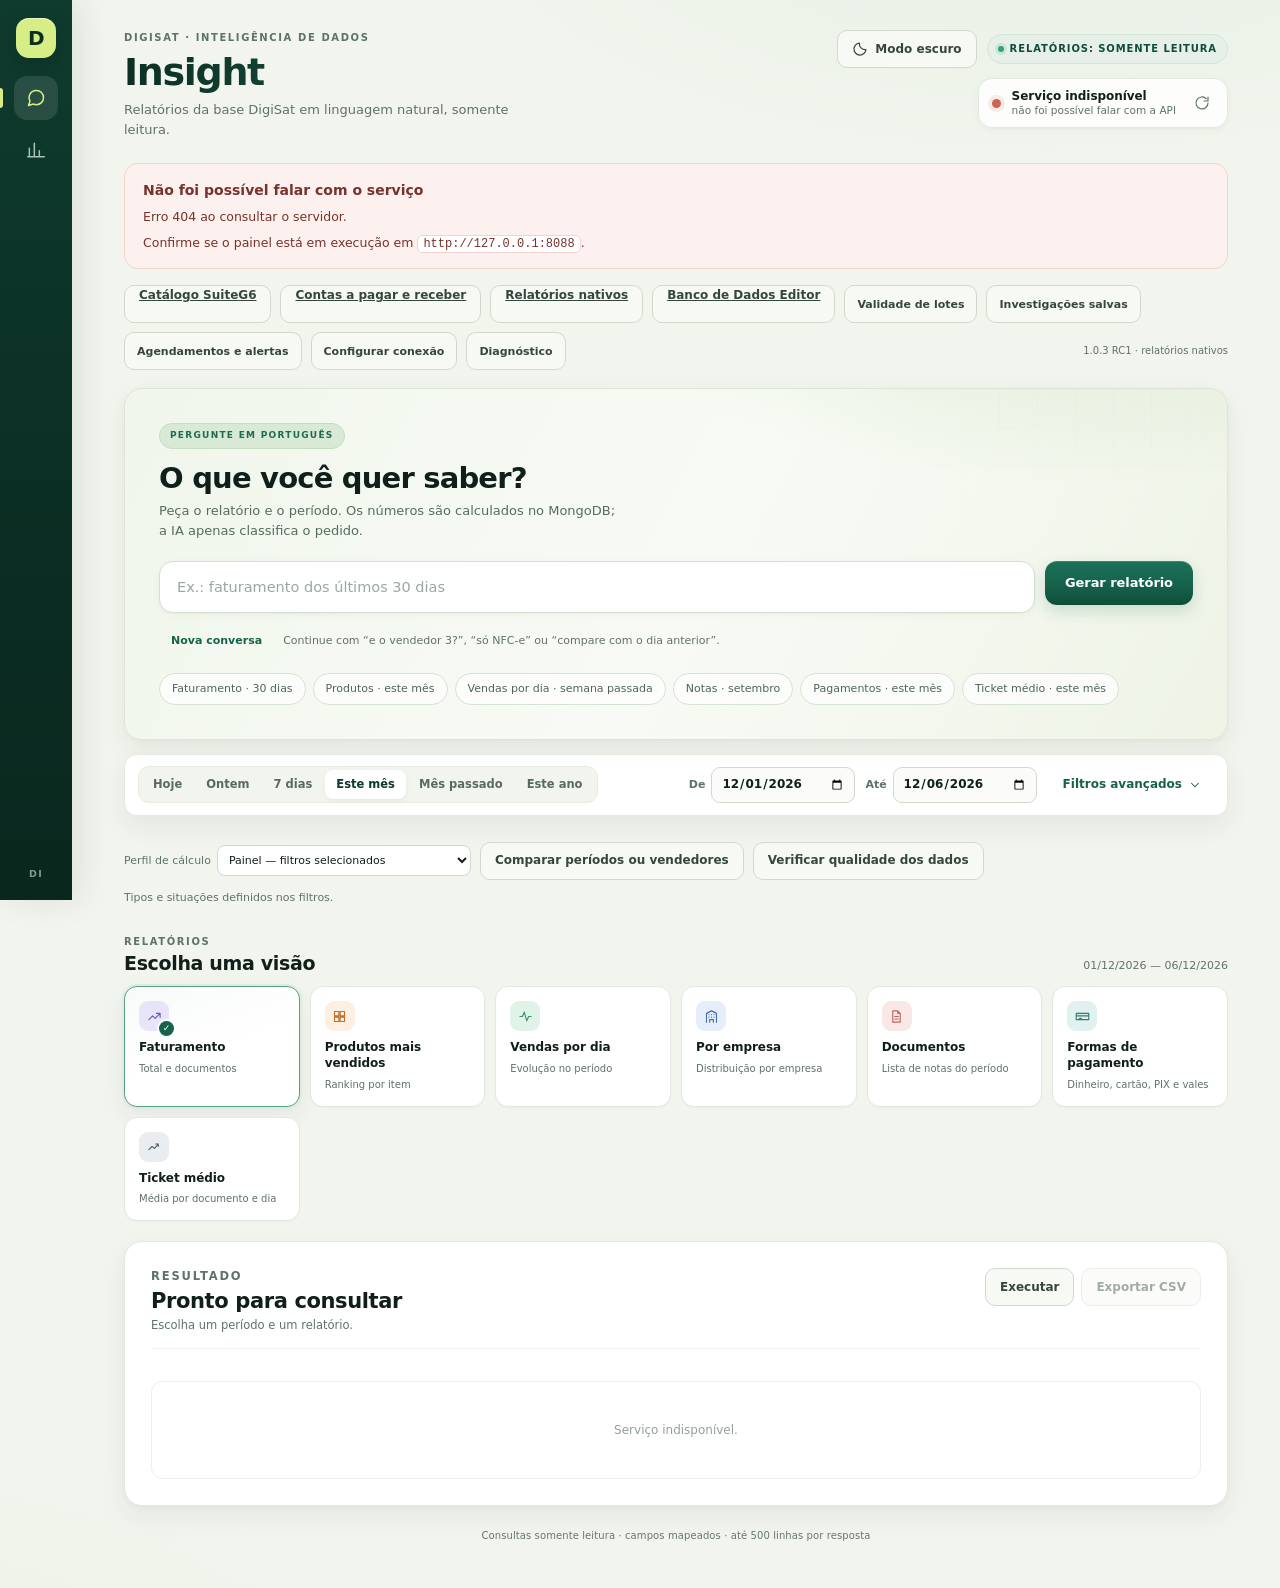
==== commit e1a9fab8: "Ship 1.0.3-rc.1 native report services and report catalogue" ====
--- a/static/index.html
+++ b/static/index.html
@@ -56,13 +56,16 @@
   <div id="setupBanner" class="banner hidden" role="alert"></div>
 
   <nav class="workspace-nav" aria-label="Ferramentas de investigação">
+    <a class="secondary" href="/reports">Catálogo SuiteG6</a>
+    <a class="secondary" href="/finance-reports">Contas a pagar e receber</a>
+    <a class="secondary" href="/native-reports">Relatórios nativos</a>
     <a class="secondary" href="/database-editor">Banco de Dados Editor</a>
     <button class="secondary" type="button" id="stockOpen">Validade de lotes</button>
     <button class="secondary" type="button" id="savedOpen">Investigações salvas</button>
     <button class="secondary" type="button" id="schedulesOpen">Agendamentos e alertas <span id="alertCount"></span></button>
     <button class="secondary" type="button" id="connectionOpen">Configurar conexão</button>
     <button class="secondary" type="button" id="diagnosticsOpen">Diagnóstico</button>
-    <span class="workspace-version">1.0.2 RC2 · editor de banco</span>
+    <span class="workspace-version">1.0.3 RC1 · relatórios nativos</span>
   </nav>
 
   <section class="ask card" id="assistente">
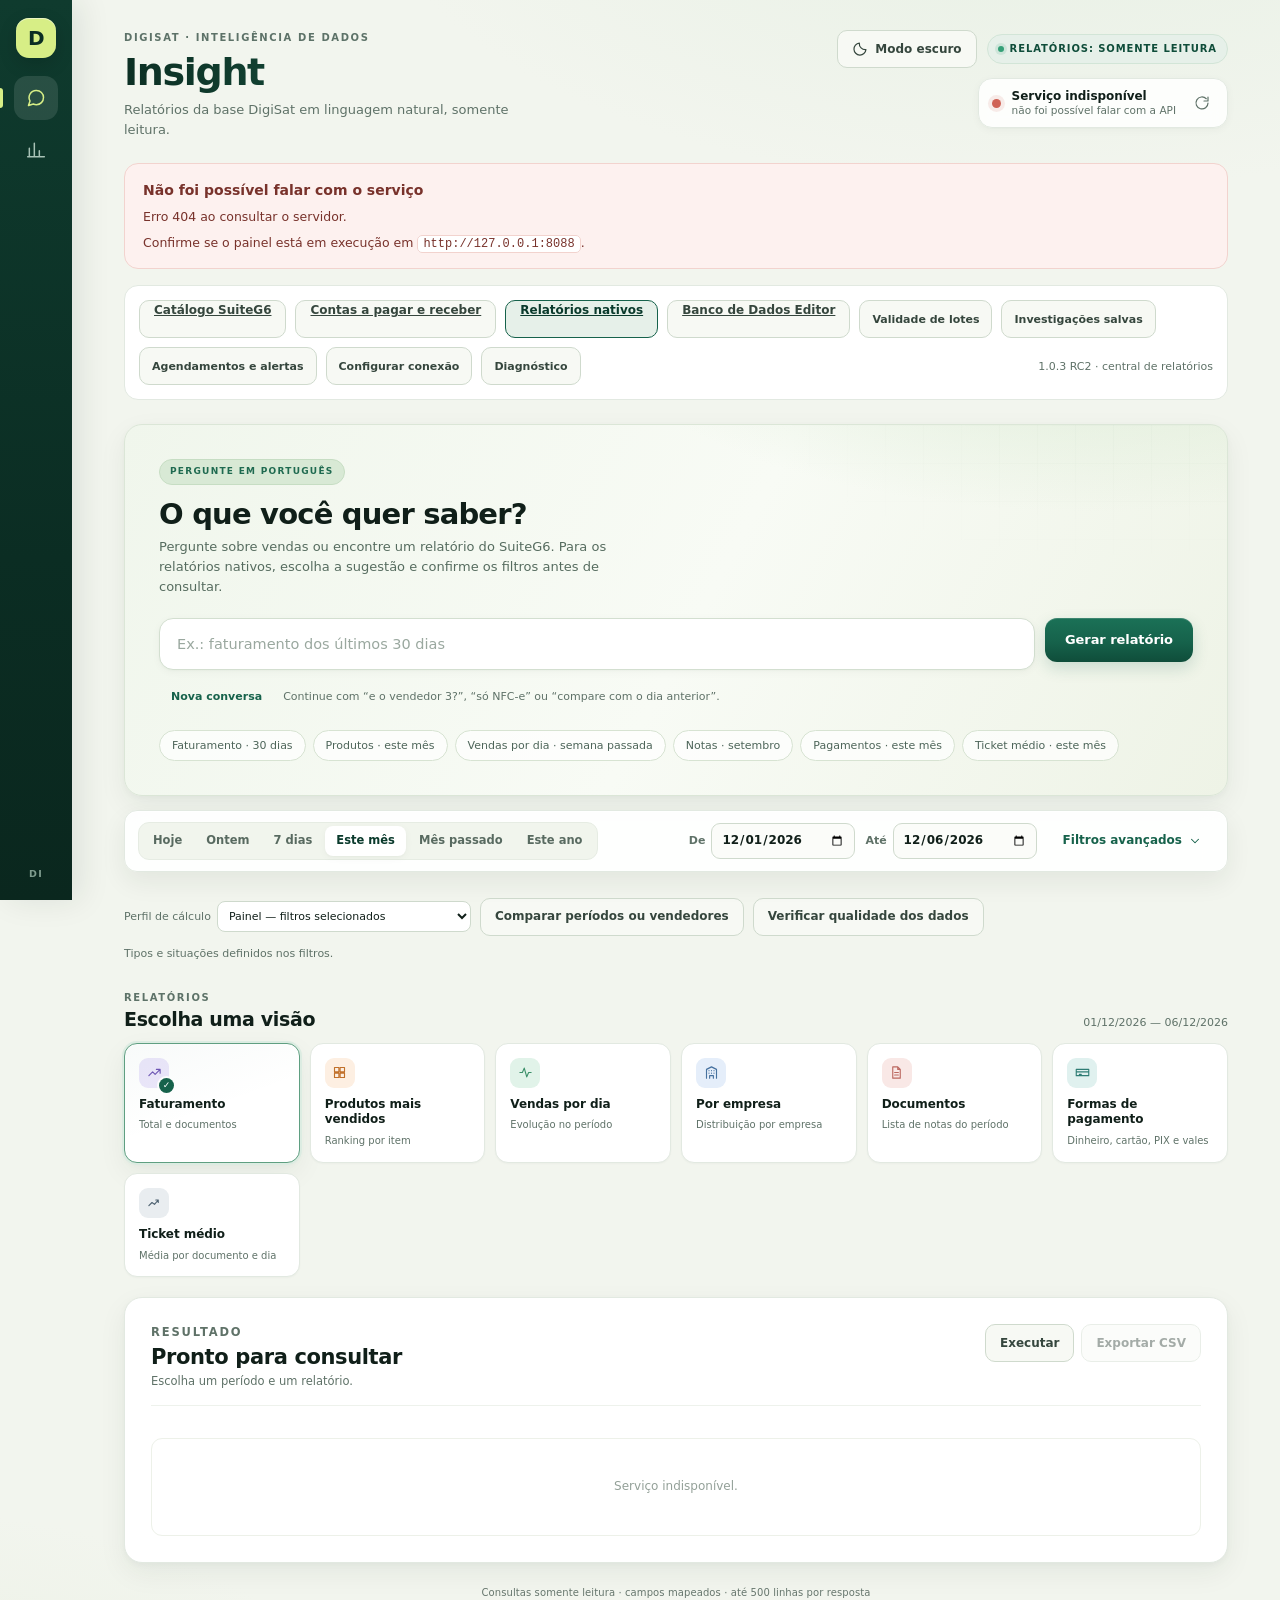
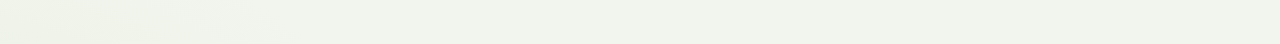
==== commit dab0fe42: "Ship 1.0.3-rc.2 report discovery and improved workspace UI" ====
--- a/static/index.html
+++ b/static/index.html
@@ -11,6 +11,7 @@
   <link rel="stylesheet" href="/static/auth.css?v=0.4.0">
   <link rel="stylesheet" href="/static/theme.css?v=0.4.0">
   <link rel="stylesheet" href="/static/workspace.css?v=1.0.0-rc.1">
+  <link rel="stylesheet" href="/static/rc2.css">
 </head>
 <body>
 <a class="skip" href="#conteudo">Pular para o conteúdo</a>
@@ -65,14 +66,14 @@
     <button class="secondary" type="button" id="schedulesOpen">Agendamentos e alertas <span id="alertCount"></span></button>
     <button class="secondary" type="button" id="connectionOpen">Configurar conexão</button>
     <button class="secondary" type="button" id="diagnosticsOpen">Diagnóstico</button>
-    <span class="workspace-version">1.0.3 RC1 · relatórios nativos</span>
+    <span class="workspace-version">1.0.3 RC2 · central de relatórios</span>
   </nav>
 
   <section class="ask card" id="assistente">
     <div class="ask-copy">
       <span class="pill">PERGUNTE EM PORTUGUÊS</span>
       <h2>O que você quer saber?</h2>
-      <p>Peça o relatório e o período. Os números são calculados no MongoDB; a IA apenas classifica o pedido.</p>
+      <p>Pergunte sobre vendas ou encontre um relatório do SuiteG6. Para os relatórios nativos, escolha a sugestão e confirme os filtros antes de consultar.</p>
     </div>
     <div id="conversationLog" class="conversation-log hidden" role="log" aria-label="Conversa"></div>
     <div id="clarificationBox" class="clarification-box hidden" role="status" aria-live="polite"></div>
--- a/static/rc2.css
+++ b/static/rc2.css
@@ -0,0 +1,9 @@
+/* RC2: refine the existing workspace and native report flow. */
+.native-suggestions{display:grid;gap:8px;margin-top:12px}.native-suggestion{display:flex;flex-direction:column;gap:3px;padding:12px 14px;border:1px solid var(--line,#ccdcd4);border-radius:10px;background:var(--card,#fff);color:var(--ink,#183d2e);text-decoration:none}.native-suggestion:hover{border-color:var(--green,#28734f)}.native-suggestion span,.native-suggestions p{font-size:12px;color:var(--muted,#52675c)}
+.workspace-nav{padding:14px;border:1px solid var(--line);border-radius:14px;background:var(--card);margin-bottom:24px}.workspace-nav a,.workspace-nav button{white-space:nowrap}.workspace-nav a[href="/native-reports"]{background:var(--green-soft);color:var(--green-700);border-color:var(--green)}.ask.card{border-radius:18px}.ask-copy{max-width:650px}.workspace-version{font-size:11px}.chat-message{border-radius:12px}
+.suite-page{--suite-bg:#f5f7f4;--suite-card:#fff;--suite-ink:#20392e;--suite-muted:#65786d;--suite-line:#dce5df;--suite-accent:#226b4a;--suite-soft:#eaf3ec;--suite-hover:#f0f5f1;color:var(--suite-ink);background:radial-gradient(ellipse at 80% 0%,#e8f1e8 0%,transparent 48%),var(--suite-bg);font:15px/1.55 system-ui,sans-serif;min-height:100vh}
+.suite-page main{max-width:1440px;padding:24px 40px 64px}.suite-header{padding-bottom:22px;border-bottom:1px solid var(--suite-line);display:flex;align-items:center;justify-content:space-between;gap:20px}.suite-header nav{display:flex;align-items:center;gap:24px}.suite-header a{color:var(--suite-muted);text-decoration:none;font-size:13px}.suite-brand{display:flex;align-items:center;gap:10px;font-weight:700!important;color:var(--suite-ink)!important;font-size:16px!important}.suite-brand>span{display:grid;place-items:center;background:var(--suite-accent);color:#fff;width:34px;height:34px;border-radius:10px}.suite-page button{border:1px solid var(--suite-accent);border-radius:9px;background:var(--suite-accent);color:#fff;padding:10px 16px;font:inherit;font-size:13px;font-weight:600}.suite-page button:hover:not(:disabled){filter:brightness(.94)}.suite-page button:disabled{opacity:.48;cursor:not-allowed}.suite-page .quiet{background:var(--suite-card);border-color:var(--suite-line);color:var(--suite-ink)}.suite-page button[aria-pressed="true"]{background:var(--suite-soft);border-color:var(--suite-accent);color:var(--suite-accent)}.suite-page :is(input,select,textarea){background:var(--suite-card);border-color:var(--suite-line);color:var(--suite-ink);border-radius:8px;font-size:14px;min-width:0;max-width:100%;width:100%}.suite-page :is(button,input,select,textarea,a):focus-visible{outline:3px solid #69ad8a;outline-offset:3px}.suite-page label{color:var(--suite-muted);font-size:12px;font-weight:600;min-width:0;gap:7px}.suite-page h1{font-size:clamp(1.8rem,3vw,2.6rem);line-height:1.18;letter-spacing:-.04em;margin:7px 0 12px;color:var(--suite-ink)}.suite-page h2{font-size:18px;line-height:1.3;margin:6px 0 18px;color:var(--suite-ink)}.page-heading{display:flex;align-items:center;justify-content:space-between;gap:24px;padding:40px 0 26px}.page-heading p{margin:0;color:var(--suite-muted)}.suite-page .eyebrow{font-size:10px;letter-spacing:.13em;font-weight:750;color:var(--suite-accent);margin:0}.release-chip{font-size:11px;border:1px solid var(--suite-line);border-radius:30px;padding:7px 13px;white-space:nowrap;background:var(--suite-card);color:var(--suite-muted)}.discovery-card{background:var(--suite-card);border:1px solid var(--suite-line);border-radius:16px;padding:24px;box-shadow:0 4px 20px #20392e04}.discovery-card label{font-size:14px;color:var(--suite-ink);display:block;margin-bottom:12px}.discovery-row{display:flex;gap:10px}.discovery-row input{flex:1;font-size:15px;padding:14px 16px;background:var(--suite-bg)}.discovery-row button{white-space:nowrap}.example-chips{display:flex;gap:8px;flex-wrap:wrap;margin-top:14px}.suite-page .example-chips button{background:var(--suite-bg);border:1px solid var(--suite-line);color:var(--suite-muted);font-size:11px;font-weight:500;padding:6px 11px;border-radius:30px}.suite-page #discoveryStatus,.suite-page #statusText{font-size:12px;color:var(--suite-muted);margin:14px 0}.discovery-results{display:grid;grid-template-columns:repeat(2,minmax(0,1fr));gap:8px}.suite-page .discovery-match{text-align:left;display:grid;gap:4px;background:var(--suite-bg);border-color:var(--suite-line);color:var(--suite-ink);padding:14px}.discovery-match small{color:var(--suite-muted);font-weight:400}.native-layout{display:grid;grid-template-columns:minmax(0,1fr) 300px;gap:20px;align-items:start;margin-top:22px}.panel{background:var(--suite-card);border:1px solid var(--suite-line);border-radius:14px;padding:24px;min-width:0}.section-title{display:flex;align-items:center;justify-content:space-between;gap:12px}.section-title h2{margin-bottom:0}.native-page .filters{margin-top:22px;gap:14px}.native-page .report-select{flex-basis:100%}.selected-report{display:flex;justify-content:space-between;align-items:center;gap:12px;border-bottom:1px solid var(--suite-line);padding:18px 0}.selected-report p{font-size:12px;color:var(--suite-muted);margin:0}.small-actions{display:flex;gap:6px;flex-shrink:0}.suite-page .small-actions button{font-size:11px;padding:7px 10px}.native-page .native-parameters{grid-template-columns:repeat(2,minmax(0,1fr));gap:16px;margin-top:20px}.native-page .native-parameters fieldset{border-color:var(--suite-line);padding:14px;border-radius:10px}.native-page .native-parameters legend{font-size:12px;font-weight:650;color:var(--suite-ink);padding:0 4px}.native-page .native-parameters label{margin-bottom:10px}.native-page .check{min-width:0;gap:10px}.native-page .check input{width:18px;height:18px;accent-color:var(--suite-accent)}.native-page #callLabel{margin-top:18px}.native-page .actions{margin:18px 0 0}.native-page .query-actions{padding-top:18px;border-top:1px solid var(--suite-line)}.native-page .query-actions label{margin-left:auto;flex:0 0 140px}.suite-page .muted{font-size:12px;color:var(--suite-muted)}.connection-panel .filters{flex-direction:column;gap:14px}.connection-panel .actions{display:block}.connection-panel .actions button{width:100%;margin-bottom:12px}.connection-panel .actions span{display:block;font-size:11px;color:var(--suite-muted)}.native-page #connectForm{border:0;padding:0}.native-page #connected{margin:0;border-color:var(--suite-line);background:var(--suite-soft);padding:14px;font-size:12px}.native-page #connected button{width:100%}.native-page .scope-note{background:transparent;border-color:var(--suite-line);padding:16px;margin-top:14px;color:var(--suite-muted);font-size:12px;box-shadow:none}.native-page .scope-note summary{font-size:12px}.suite-page a{color:var(--suite-accent)}.result-panel{margin-top:24px}.result-panel label{max-width:600px}.native-page .table-wrap{border:1px solid var(--suite-line);border-radius:10px;max-height:560px}.native-page th{background:var(--suite-soft);color:var(--suite-ink);font-size:11px;font-weight:650;z-index:1}.native-page th,.native-page td{border-color:var(--suite-line);padding:12px}.native-page tbody tr:nth-child(even){background:var(--suite-bg)}.native-page tbody tr:hover{background:var(--suite-hover)}.native-page #provenance,.native-page #warnings{color:var(--suite-muted);font-size:11px}.native-page #warnings{margin-top:22px;padding-left:18px}.native-page #pageLabel{font-size:12px;color:var(--suite-muted);margin-right:auto}.suite-page #error{background:#fff0ed;border:1px solid #e6b5a8;border-radius:10px;color:#a23621}.native-page #unavailable{background:#fff4df;border-radius:10px;color:#8b6114;font-size:13px}.suite-page dialog{background:var(--suite-card);color:var(--suite-ink);border-color:var(--suite-line);border-radius:14px}
+:root[data-theme="dark"] .suite-page{--suite-bg:#111d17;--suite-card:#1a2a21;--suite-ink:#e2eee5;--suite-muted:#a1b6a7;--suite-line:#334b3b;--suite-accent:#94d3aa;--suite-soft:#263f30;--suite-hover:#294634;background:var(--suite-bg)}:root[data-theme="dark"] .suite-page button:not(.quiet):not(.discovery-match){color:#10271a}:root[data-theme="dark"] .suite-page #error{background:#39251f;color:#f5b9a7;border-color:#714639}:root[data-theme="dark"] .native-page #unavailable{background:#3a301c;color:#f3d291}
+@media(max-width:1050px){.suite-page main{padding:20px 24px 48px}.native-layout{grid-template-columns:minmax(0,1fr) 260px}.panel{padding:20px}.native-page .native-parameters{grid-template-columns:1fr}.selected-report{align-items:flex-start;flex-direction:column}}
+@media(max-width:760px){.suite-page main{padding:16px 14px 40px}.suite-header{align-items:flex-start}.suite-header nav{gap:12px;flex-wrap:wrap;justify-content:flex-end}.suite-header a{font-size:12px}.suite-brand{font-size:0!important}.suite-brand>span{font-size:17px}.page-heading{padding:28px 0 22px;align-items:flex-start}.release-chip{font-size:10px;padding:5px 8px}.native-layout{grid-template-columns:1fr}.native-sidebar{grid-row:1}.connection-panel .filters{flex-direction:row}.connection-panel .filters label{flex:1 1 170px}.connection-panel .actions{display:flex}.connection-panel .actions button{width:auto;margin:0}.connection-panel .actions span{flex:1 1 180px}.discovery-card{padding:18px}.discovery-row{flex-direction:column}.discovery-results{grid-template-columns:1fr}.native-page .query-actions label{margin-left:0}.suite-page .section-title{align-items:flex-start}.suite-page h2{font-size:16px}.workspace-nav{gap:7px}.workspace-nav a,.workspace-nav button{font-size:11px}}
+@media(prefers-reduced-motion:reduce){*{scroll-behavior:auto!important;transition:none!important}}
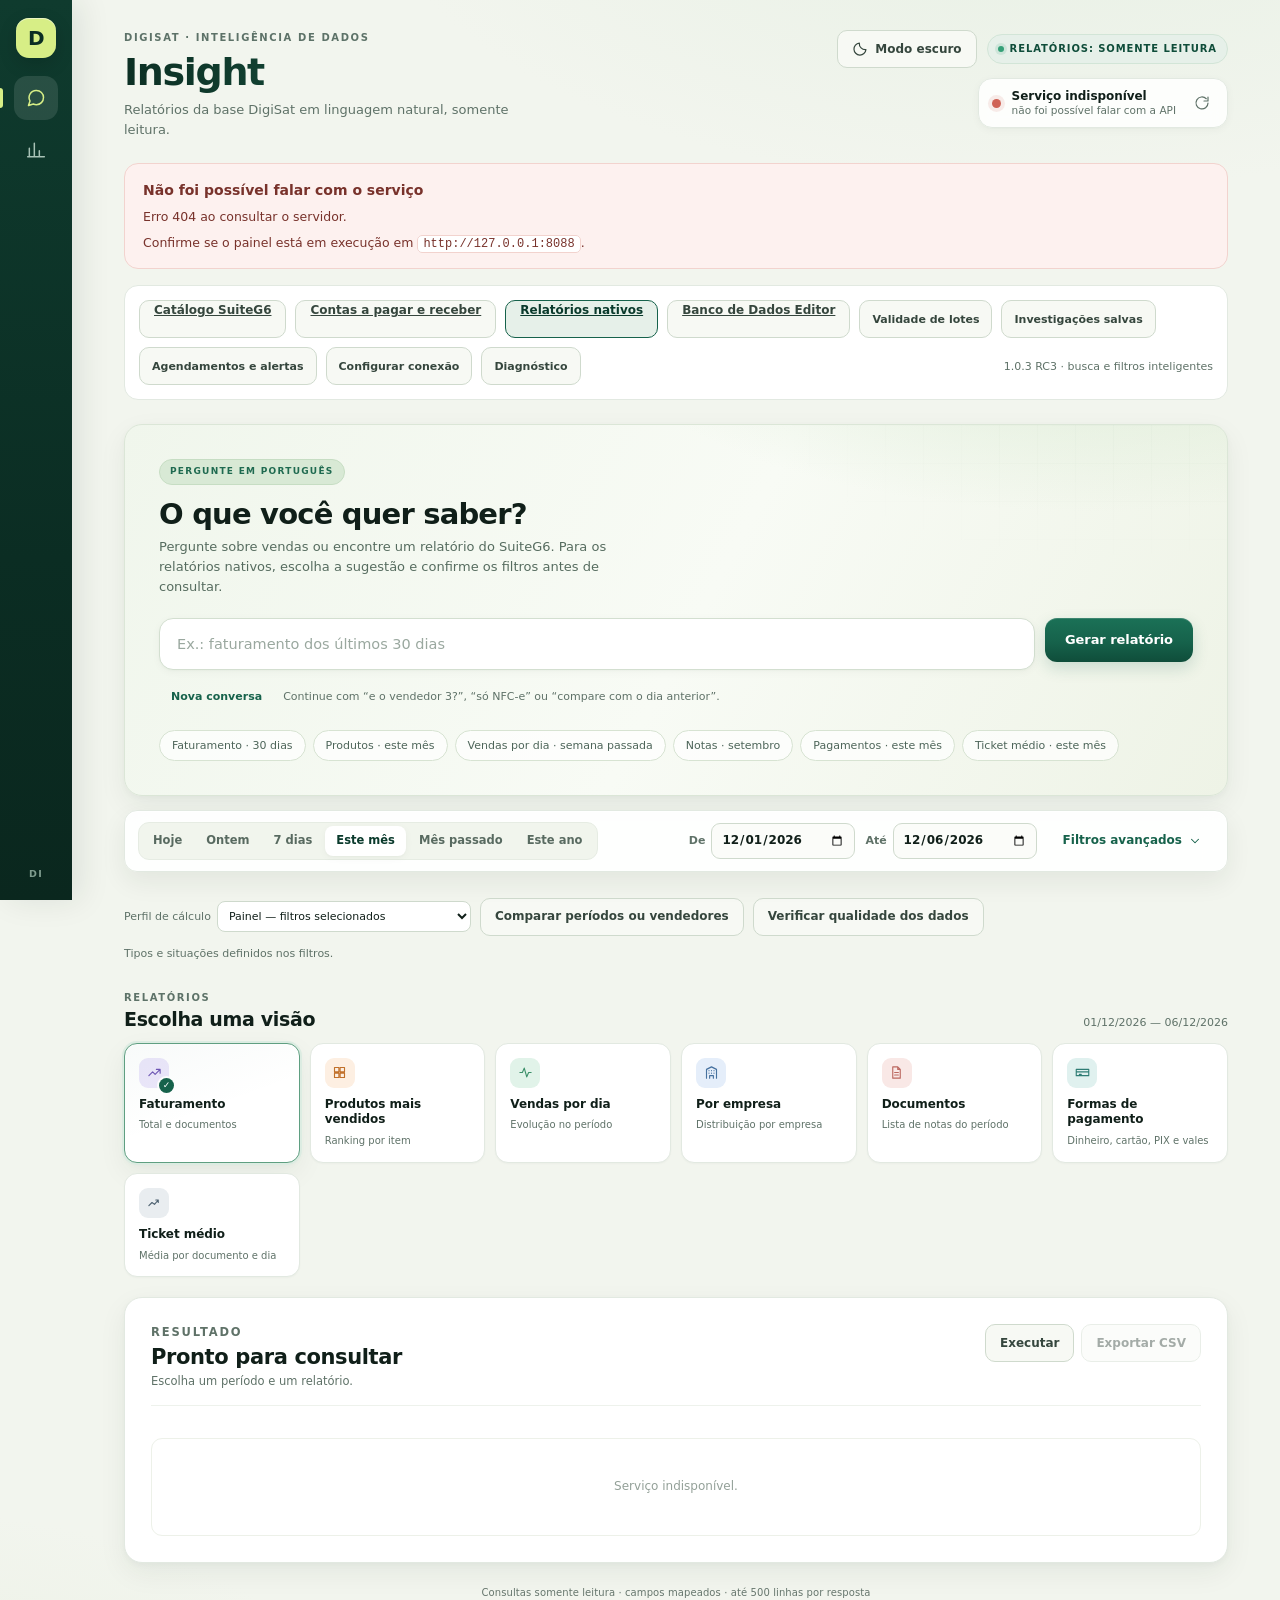
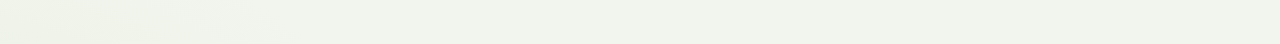
==== commit d22a9a0c: "Ship 1.0.3-rc.3 smart report filters and query review" ====
--- a/static/index.html
+++ b/static/index.html
@@ -66,7 +66,7 @@
     <button class="secondary" type="button" id="schedulesOpen">Agendamentos e alertas <span id="alertCount"></span></button>
     <button class="secondary" type="button" id="connectionOpen">Configurar conexão</button>
     <button class="secondary" type="button" id="diagnosticsOpen">Diagnóstico</button>
-    <span class="workspace-version">1.0.3 RC2 · central de relatórios</span>
+    <span class="workspace-version">1.0.3 RC3 · busca e filtros inteligentes</span>
   </nav>
 
   <section class="ask card" id="assistente">
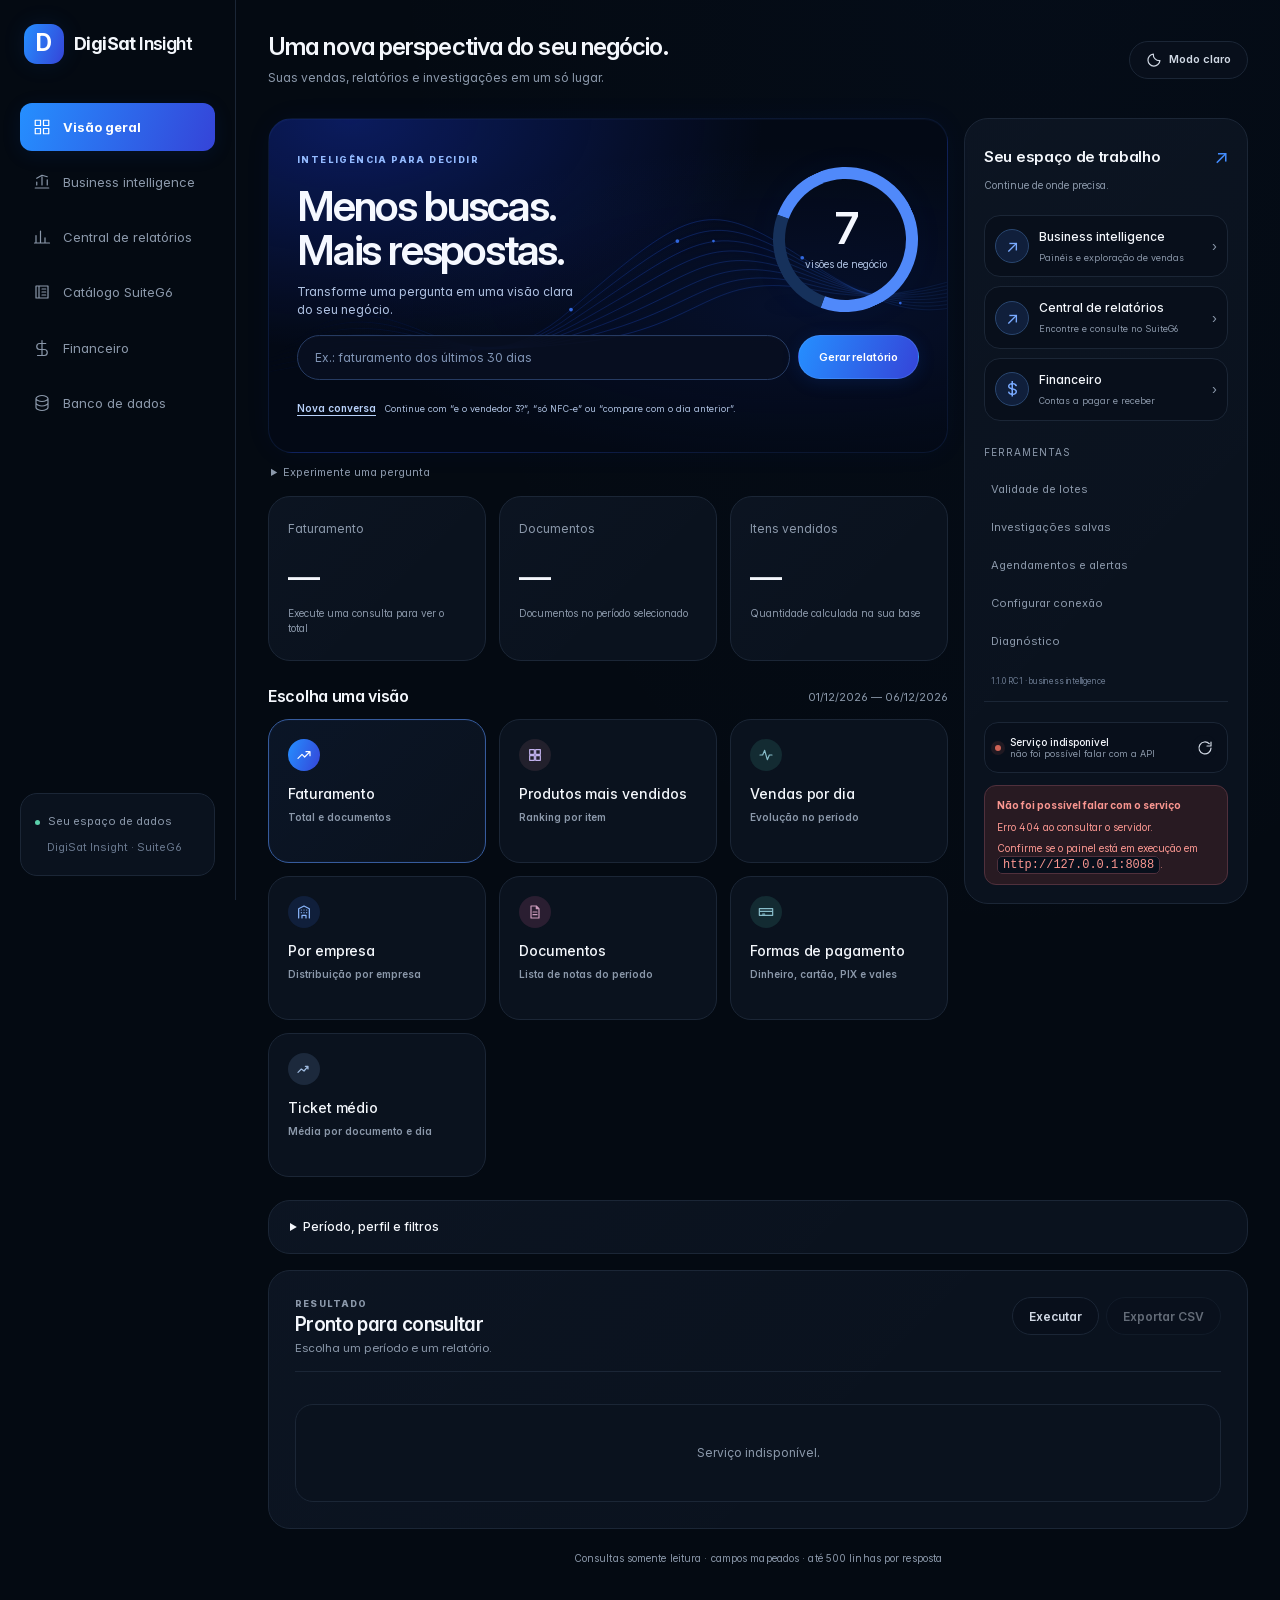
==== commit 86bb444a: "Ship 1.1.0-rc.1 Pulse redesign and business intelligence workspace" ====
--- a/static/index.html
+++ b/static/index.html
@@ -5,13 +5,18 @@
   <meta name="viewport" content="width=device-width,initial-scale=1">
   <meta name="color-scheme" content="light dark">
   <title>DigiSat Insight</title>
-  <script src="/static/theme.js?v=0.4.0"></script>
+  <script src="/static/theme.js?v=pebble-1"></script>
   <link rel="icon" href="/static/favicon.svg" type="image/svg+xml">
   <link rel="stylesheet" href="/static/style.css?v=0.4.0">
   <link rel="stylesheet" href="/static/auth.css?v=0.4.0">
   <link rel="stylesheet" href="/static/theme.css?v=0.4.0">
   <link rel="stylesheet" href="/static/workspace.css?v=1.0.0-rc.1">
   <link rel="stylesheet" href="/static/rc2.css">
+<link rel="stylesheet" href="/static/pebble.css?v=2">
+  <script src="/static/pebble.js?v=3" defer></script>
+<link rel="preload" href="/static/fonts/InterVariable.woff2" as="font" type="font/woff2" crossorigin>
+<link rel="stylesheet" href="/static/pebble-layout.css?v=3">
+<link rel="stylesheet" href="/static/pulse.css?v=2">
 </head>
 <body>
 <a class="skip" href="#conteudo">Pular para o conteúdo</a>
@@ -66,7 +71,7 @@
     <button class="secondary" type="button" id="schedulesOpen">Agendamentos e alertas <span id="alertCount"></span></button>
     <button class="secondary" type="button" id="connectionOpen">Configurar conexão</button>
     <button class="secondary" type="button" id="diagnosticsOpen">Diagnóstico</button>
-    <span class="workspace-version">1.0.3 RC3 · busca e filtros inteligentes</span>
+    <span class="workspace-version">1.1.0 RC1 · business intelligence</span>
   </nav>
 
   <section class="ask card" id="assistente">
--- a/static/pebble.css
+++ b/static/pebble.css
@@ -0,0 +1,113 @@
+/* Pebble-inspired shared visual layer. Local assets only; works offline. */
+@media screen {
+  :root, :root[data-theme="dark"] {
+    color-scheme:dark;
+    --ink:#f5f5f2;--ink-2:#deded8;--muted:#a4a59e;--faint:#81837a;
+    --bg:#0b0c09;--bg-deep:#11120f;--card:#191a16;--line:#2c2e26;--line-strong:#44473a;
+    --green:#d4ff32;--green-600:#d4ff32;--green-700:#d4ff32;--lime:#d4ff32;
+    --green-soft:#2b3419;--green-tint:#202619;
+    --amber:#f3c879;--amber-bg:#30291b;--amber-line:#59472c;
+    --red:#ff8b83;--red-bg:#321e1d;--red-line:#633733;
+    --blue:#a8c9ff;--blue-bg:#202a3a;--blue-line:#3c4b66;
+    --r-lg:24px;--r-xl:28px;--shadow-xs:none;--shadow-sm:none;--shadow-md:0 5px 24px #0002;--shadow-lg:0 20px 60px #0006;
+    font:14px/1.55 "Segoe UI Variable Text","Segoe UI",system-ui,sans-serif;
+    color:var(--ink);background:var(--bg);
+  }
+  :root[data-theme="light"] {
+    color-scheme:light;--ink:#1c2015;--ink-2:#363c2b;--muted:#626957;--faint:#757d69;
+    --bg:#f2f3eb;--bg-deep:#e9ecdf;--card:#fcfdf8;--line:#dce0d0;--line-strong:#b6c09e;
+    --green:#4b6500;--green-600:#4b6500;--green-700:#354800;--green-soft:#e6efcc;--green-tint:#f1f6e6;
+    --amber:#805b12;--amber-bg:#fff4d9;--amber-line:#e4cc92;--red:#a13630;--red-bg:#fcebe8;--red-line:#e8b8b1;
+    --blue:#345a93;--blue-bg:#e8effb;--blue-line:#b9cdec;
+  }
+  :root[data-theme] body.pebble-suite {margin:0;padding:0 0 0 236px;min-height:100vh;background:radial-gradient(ellipse at 100% 0%,#a5c92709,transparent 40%),var(--bg);color:var(--ink);font:400 14px/1.55 "Segoe UI Variable Text","Segoe UI",system-ui,sans-serif}
+  html .pebble-suite,html[data-theme="dark"] .suite-page {--suite-bg:var(--bg);--suite-card:var(--card);--suite-ink:var(--ink);--suite-muted:var(--muted);--suite-line:var(--line);--suite-accent:var(--green);--suite-soft:var(--green-soft);--suite-hover:var(--green-tint)}
+  .pebble-sidebar {position:fixed;inset:0 auto 0 0;width:236px;padding:28px 18px;display:flex;flex-direction:column;border-right:1px solid var(--line);background:var(--bg);z-index:30}
+  .pebble-brand {display:flex;gap:12px;align-items:center;color:var(--ink)!important;text-decoration:none;font-size:17px;font-weight:700;padding:0 6px 38px}
+  .pebble-brand>span {display:grid;place-items:center;width:42px;height:42px;border-radius:14px;background:var(--lime);color:#11150a;font-size:25px}
+  .pebble-brand b {font-weight:400;color:var(--muted)}
+  .pebble-brand small {display:block;font-size:8px;letter-spacing:.16em;color:var(--muted);margin-top:3px}
+  .pebble-nav-label {font-size:9px;letter-spacing:.13em;color:var(--faint);padding:0 13px;margin:0 0 13px}
+  .pebble-sidebar nav {display:grid;gap:8px}
+  .pebble-sidebar nav a {display:flex;align-items:center;gap:12px;padding:13px 14px;border-radius:13px;color:var(--muted);text-decoration:none;font-size:13px;transition:background 160ms,color 160ms}
+  .pebble-sidebar svg {width:18px;height:18px;fill:none;stroke:currentColor;stroke-width:1.6;stroke-linejoin:round;stroke-linecap:round;flex-shrink:0}
+  .pebble-sidebar nav a:hover {background:var(--card);color:var(--ink)}
+  .pebble-sidebar nav a[aria-current] {background:var(--lime);color:#121607;font-weight:700}
+  .pebble-sidebar-bottom {margin-top:auto;padding:18px 12px;border:1px solid var(--line);border-radius:16px;font-size:10px;color:var(--muted)}
+  .pebble-sidebar-bottom small {display:block;font-size:10px;margin:8px 0 0 12px;color:var(--faint)}
+  .pebble-live-dot {display:inline-block;width:5px;height:5px;margin-right:5px;background:var(--lime);border-radius:50%}
+  .pebble-suite .rail {display:none}
+  html .pebble-suite main {width:100%;max-width:1580px;margin:0 auto;padding:32px clamp(20px,3vw,44px) 56px;min-width:0}
+  .pebble-suite h1,.pebble-suite h2,.pebble-suite h3 {color:var(--ink);background:none;-webkit-text-fill-color:currentColor;letter-spacing:-.035em}
+  .pebble-suite h1 {font-size:clamp(26px,3vw,38px);font-weight:650}
+  .pebble-suite .top {align-items:center;margin-bottom:28px}
+  .pebble-suite .eyebrow {color:var(--muted);font-size:9px;letter-spacing:.13em}
+  .pebble-suite .tagline {max-width:62ch}
+  .pebble-suite :is(.card,.panel,.toolbar,.status,details,.totals>div,.document-results) {background:var(--card);border:1px solid var(--line);box-shadow:none;border-radius:22px;color:var(--ink)}
+  .pebble-suite :is(.suite-header,.editor-header) {border-color:var(--line);background:transparent;color:var(--muted)}
+  .pebble-suite .suite-header {margin-bottom:12px}
+  .pebble-suite .suite-brand>span {background:var(--lime);color:#111}
+  .pebble-suite :is(input,select,textarea),.pebble-suite .field :is(input,select),.pebble-suite dialog input {background:var(--bg-deep);color:var(--ink);border:1px solid var(--line-strong);border-radius:11px;accent-color:var(--green)}
+  .pebble-suite input::placeholder,.pebble-suite textarea::placeholder {color:var(--faint)}
+  .pebble-suite :is(input,select,textarea):focus {border-color:var(--green);box-shadow:0 0 0 3px #b8e72c18;outline:none;background:var(--bg-deep);color:var(--ink)}
+  .pebble-suite label,.pebble-suite dialog label {color:var(--muted)}
+  .pebble-suite button {font:inherit;cursor:pointer;border:1px solid var(--line-strong);border-radius:99px;background:var(--lime);color:#101408;padding:10px 16px;font-weight:650}
+  .pebble-suite :is(.secondary,.ghost,.quiet,.suggestions button,.example-chips button,.icon-btn) {background:var(--bg-deep);color:var(--ink-2);border:1px solid var(--line);box-shadow:none}
+  .pebble-suite button:hover:not(:disabled),.pebble-suite a.secondary:hover {filter:brightness(1.1);border-color:var(--green)}
+  .pebble-suite button:disabled {opacity:.45;cursor:not-allowed}
+  .pebble-suite .primary {background:var(--lime);color:#101408;border-color:transparent;box-shadow:none}
+  .pebble-suite .workspace-nav {background:transparent;border:0;border-bottom:1px solid var(--line);padding:0 0 20px;gap:8px;border-radius:0;margin-bottom:24px}
+  .pebble-suite .workspace-nav a {display:none}
+  .pebble-suite .workspace-nav button {font-size:11px;padding:8px 12px}
+  .pebble-suite .workspace-version {color:var(--faint);font-size:10px}
+  html .pebble-suite .ask.card,html .pebble-suite .discovery-card {background:var(--lime);color:#121607;border:0;border-radius:26px;padding:30px;position:relative;overflow:hidden}
+  .pebble-suite .ask::after {background:repeating-radial-gradient(circle at 95% 35%,transparent 0 55px,#50650016 56px 57px,transparent 58px 95px);mask-image:none;opacity:1}
+  .pebble-suite .ask h2 {font-size:clamp(28px,3vw,44px);color:#121607;letter-spacing:-.045em;margin:16px 0 10px}
+  html .pebble-suite .ask-copy p,.pebble-suite .ask .muted,html .pebble-suite #discoveryStatus,.pebble-suite .discovery-card label {color:#37431d}
+  html .pebble-suite .pill {background:#151c0c10;color:#293510;border:1px solid #202a1026}
+  .pebble-suite .ask-row input,.pebble-suite .discovery-row input {background:#faffeb;color:#1a2010;border-color:#adc640}
+  .pebble-suite .ask-row input::placeholder,.pebble-suite .discovery-row input::placeholder {color:#69764d}
+  :root[data-theme] .pebble-suite .ask-row .primary,:root[data-theme] .pebble-suite .discovery-row button {background:#11150b;color:var(--lime);border-color:#11150b;white-space:nowrap}
+  .pebble-suite .ask .suggestions button,.pebble-suite .example-chips button,.pebble-suite .ask .ghost {background:#141b0c0a;color:#293510;border-color:#26341330}
+  .pebble-suite .conversation-log,.pebble-suite .clarification-box,.pebble-suite .discovery-match {background:var(--card);color:var(--ink);border-color:var(--line)}
+  .pebble-suite .presets {background:var(--bg-deep);border-color:var(--line);border-radius:99px}
+  .pebble-suite .presets button {background:transparent;border:0;color:var(--muted)}
+  .pebble-suite .presets button.active {background:var(--lime);color:#11150b;box-shadow:none;border-radius:99px}
+  .pebble-suite .report-card {background:var(--card);border:1px solid var(--line);border-radius:20px;box-shadow:none;color:var(--ink);padding:18px 14px}
+  .pebble-suite .report-card.selected {background:var(--green-soft);border-color:var(--green);box-shadow:none}
+  .pebble-suite .report-card.selected::after {background:var(--green)}
+  .pebble-suite .metric {background:var(--card);border-color:var(--line);border-radius:20px;padding:22px}
+  .pebble-suite .metric strong {font-size:30px;letter-spacing:-.04em;font-variant-numeric:tabular-nums}
+  .pebble-suite .metric.emphasis {background:var(--lime);border-color:var(--lime)}
+  .pebble-suite .metric.emphasis :is(strong,small) {color:#19200e}
+  .pebble-suite :is(.table-wrap,dialog) {background:var(--card);color:var(--ink);border:1px solid var(--line);border-radius:18px}
+  .pebble-suite :is(th,thead th) {background:var(--bg-deep);color:var(--muted);border-color:var(--line)}
+  .pebble-suite td {border-color:var(--line)}
+  .pebble-suite tbody tr:hover td {background:var(--green-tint)}
+  .pebble-suite :is(.notice,.scope-note) {background:var(--amber-bg);color:var(--amber);border-color:var(--amber-line);border-radius:14px;padding:16px}
+  .pebble-suite :is(.banner,#error) {background:var(--red-bg);color:var(--red);border-color:var(--red-line)}
+  .pebble-suite :is(summary span,footer,#provenance,dialog p,.map-note) {color:var(--muted)}
+  .pebble-suite :is(.chip,.badge-readonly,.release-chip) {background:var(--bg-deep);border-color:var(--line);color:var(--muted)}
+  .pebble-suite a {color:var(--green)}
+  .pebble-suite :is(button,a,input,select,textarea,summary):focus-visible {outline:2px solid var(--green);outline-offset:4px}
+  .pebble-suite .editor-header {padding:28px 30px}
+  html .pebble-suite main.editor-layout {width:calc(100% - 48px);max-width:none;padding:0;margin:0 24px 30px;border:1px solid var(--line);border-radius:22px;overflow:hidden;background:var(--card)}
+  .pebble-suite details {overflow-wrap:anywhere;min-width:0}
+  .pebble-suite .suite-header {flex-wrap:wrap}
+  .pebble-suite .editor-sidebar {background:var(--bg-deep);border-color:var(--line)}
+  .pebble-suite .editor-workspace {min-width:0}
+  .pebble-suite .editor-status {color:var(--muted);background:transparent;border-color:var(--line)}
+  .pebble-suite .database-tree button {background:transparent;color:var(--ink-2);border-radius:9px}
+  .pebble-suite .database-tree button.selected {background:var(--green-soft);color:var(--green)}
+  .pebble-suite .editor-danger {background:var(--red-bg);color:var(--red);border-color:var(--red-line)}
+  @media(min-width:1600px) {.pebble-suite .ask {min-height:310px}}
+  @media(max-width:1150px) {
+    :root[data-theme] body.pebble-suite {padding-left:200px}.pebble-sidebar {width:200px;padding:24px 12px}.pebble-brand{font-size:14px}.pebble-sidebar nav a{font-size:12px;padding:12px 10px}.pebble-suite .top{align-items:flex-start;flex-direction:column}.pebble-suite .top-meta{justify-content:flex-start}.pebble-suite .native-layout{grid-template-columns:1fr}.pebble-suite .native-sidebar{grid-row:auto}
+  }
+  @media(max-width:760px) {
+    :root[data-theme] body.pebble-suite {padding:0 0 82px}.pebble-sidebar {inset:auto 0 0;width:auto;height:72px;padding:7px 8px;border:0;border-top:1px solid var(--line);background:var(--bg)}.pebble-brand,.pebble-nav-label,.pebble-sidebar-bottom{display:none}.pebble-sidebar nav{display:grid;grid-template-columns:repeat(5,minmax(0,1fr));gap:4px}.pebble-sidebar nav a{flex-direction:column;gap:4px;padding:8px 3px;font-size:9px;text-align:center;line-height:1.25;border-radius:12px}.pebble-sidebar nav a span{max-width:90px}.pebble-sidebar svg{width:18px;height:18px}html .pebble-suite main{padding:22px 16px 30px}.pebble-suite .ask.card,.pebble-suite .discovery-card{padding:22px}.pebble-suite .ask-row{flex-direction:column}.pebble-suite .suite-header{gap:10px}.pebble-suite .suite-header nav{gap:10px}.pebble-suite .editor-header{padding:22px 16px}.pebble-suite .editor-layout{margin:0 12px 20px}.pebble-suite .status{min-width:0}.pebble-suite .workspace-nav{gap:6px}.pebble-suite .workspace-version{width:100%}.pebble-suite .native-parameters{grid-template-columns:1fr}
+  }
+  @media(prefers-reduced-motion:reduce) {*,*::before,*::after{scroll-behavior:auto!important;transition:none!important;animation:none!important}}
+  @media(max-width:760px) {html .pebble-suite main.editor-layout{width:calc(100% - 24px);margin:0 12px 20px}}
+}
+@media print {.pebble-sidebar{display:none!important}.pebble-suite{padding:0!important}}
--- a/static/pebble-layout.css
+++ b/static/pebble-layout.css
@@ -0,0 +1,131 @@
+/* Layout refinement: compact shell, deliberate hierarchy, restrained accents. */
+@font-face {
+  font-family:"Inter";
+  src:url("/static/fonts/InterVariable.woff2") format("woff2");
+  font-style:normal;
+  font-weight:100 900;
+  font-display:swap;
+}
+@media screen {
+  :root,:root[data-theme="dark"] {--bg:#0b0b0b;--bg-deep:#111111;--card:#181818;--line:#292929;--line-strong:#3c3c3c;--ink:#f5f5f3;--ink-2:#d6d6d2;--muted:#a4a4a0;--faint:#777773;--lime:#d2ff2f;--green:#d2ff2f;--green-soft:#272e16;--green-tint:#202317}
+  :root[data-theme="light"] {--bg:#f4f5ef;--bg-deep:#eceee5;--card:#ffffff;--line:#dfe2d7;--line-strong:#bcc3ad;--ink:#20241a;--ink-2:#424938;--muted:#657057;--faint:#7c846f;--green:#4e6800;--green-soft:#e8efda;--green-tint:#f0f4e9}
+  :root[data-theme] body.pebble-suite {--font:"Inter","Segoe UI",sans-serif;background:radial-gradient(ellipse at 95% -10%,#bcdb2210,transparent 35%),var(--bg);font-family:var(--font);font-size:13px;font-feature-settings:"cv11","ss01";font-optical-sizing:auto}
+  .pebble-suite :is(button,input,select,label,h1,h2,h3) {font-family:var(--font)}
+  .pebble-sidebar {padding:24px 20px;background:var(--bg);border-color:#ffffff08}
+  .pebble-brand {padding:0 4px 39px;font-size:18px;gap:10px;letter-spacing:-.6px}
+  .pebble-brand>span {width:40px;height:40px;border-radius:13px;font-size:23px}
+  .pebble-brand b {color:var(--ink);font-weight:600}
+  .pebble-sidebar nav {gap:7px}
+  .pebble-sidebar nav a {padding:14px 13px;border-radius:12px;font-size:13px;font-weight:400}
+  .pebble-sidebar-bottom {padding:18px 14px;background:var(--card);border-radius:17px;line-height:1.7}
+  html .pebble-suite main {padding:30px 32px 48px;max-width:1680px}
+  .pebble-suite :is(.card,.panel,details,.totals>div) {border-radius:22px;border-color:var(--line);background:linear-gradient(120deg,#ffffff02,transparent),var(--card)}
+  .pebble-suite h1 {font-size:28px;font-weight:600;letter-spacing:-1.1px}
+  .pebble-suite h2 {font-weight:600}
+  .pebble-suite .suite-header {padding-bottom:18px;margin-bottom:0}
+  .pebble-suite .suite-header .suite-brand {font-size:13px!important;color:var(--muted)!important}
+  .pebble-suite .suite-header .suite-brand>span {display:none}
+  .pebble-suite .page-heading {padding:29px 0 24px}
+  .pebble-suite .page-heading h1 {font-size:32px;max-width:650px}
+  html .pebble-suite .discovery-card {padding:24px 28px;border-radius:23px}
+  .pebble-suite .discovery-row input {border-radius:99px;padding:13px 18px}
+  .pebble-suite .native-layout {gap:16px;margin-top:18px}
+  .pebble-suite .panel {padding:23px}
+  .pebble-suite button {font-size:12px;font-weight:600}
+  .pebble-suite .quiet,.pebble-suite .secondary {border-radius:99px}
+  .pebble-suite .notice {font-size:12px;line-height:1.6}
+  .pebble-suite .editor-header h1 {font-size:25px}
+  .pebble-dashboard .top {gap:20px;align-items:center;margin-bottom:28px;min-height:60px}
+  .pebble-dashboard .top h1 {font-size:24px;letter-spacing:-.9px;line-height:1.25;margin:0}
+  .pebble-dashboard .top .eyebrow {display:none}
+  .pebble-dashboard .tagline {font-size:12px;margin-top:7px}
+  .pebble-dashboard .top-meta {flex:none;gap:10px}
+  .pebble-dashboard .badge-readonly {display:none}
+  .pebble-dashboard .theme-toggle {font-size:11px;padding:11px 16px}
+  .dashboard-layout {display:grid;grid-template-columns:minmax(0,1fr) 284px;gap:16px;align-items:start}
+  .dashboard-center {min-width:0}
+  html .pebble-dashboard .ask.card {min-height:327px;padding:29px 28px 24px;margin:0;border-radius:24px;display:flex;flex-direction:column}
+  .pebble-dashboard .ask-copy {max-width:68%;margin-bottom:16px}
+  html .pebble-dashboard .ask .pill {background:transparent;border:0;padding:0;color:#354416;font-size:9px;letter-spacing:1.4px}
+  html .pebble-dashboard .ask h2 {font:600 clamp(32px,3.3vw,52px)/1.03 var(--font);letter-spacing:-2.2px;margin:16px 0 12px;color:#0d1007}
+  .pebble-dashboard .ask-copy p {max-width:36ch;font-size:12px;line-height:1.5}
+  .pebble-dashboard .ask::after {background:repeating-radial-gradient(circle at 90% 30%,transparent 0 49px,#5a780016 50px 51px,transparent 52px 89px);z-index:0}
+  .dashboard-orbit {position:absolute!important;right:29px;top:48px;width:145px;height:145px;border:12px solid #11140a;border-radius:50%;display:grid;place-items:center;transform:rotate(-25deg);border-left-color:#8bad252e;z-index:1}
+  .dashboard-orbit>div {transform:rotate(25deg);text-align:center;color:#101408}
+  .dashboard-orbit strong {display:block;font-size:44px;line-height:1;font-weight:600;letter-spacing:-2px}
+  .dashboard-orbit span {display:block;font-size:10px;margin-top:7px}
+  .pebble-dashboard .ask-row {margin-top:auto;gap:8px;z-index:2}
+  .pebble-dashboard .ask-row input {height:45px;border-radius:99px;font-size:12px;background:#f7ffdf;border-color:transparent;box-shadow:none}
+  .pebble-dashboard .ask-row button {font-size:11px;padding:0 20px}
+  .pebble-dashboard .conversation-tools {gap:9px;margin-top:10px;position:relative;z-index:2}
+  .pebble-dashboard .conversation-tools .muted {font-size:9px;line-height:1.4}
+  .pebble-dashboard .conversation-tools .ghost {padding:3px 0;border:0;background:transparent;font-size:10px;text-decoration:underline;text-underline-offset:3px;flex:none}
+  html .pebble-dashboard details.dashboard-examples {border:0;background:transparent;padding:11px 3px;margin:0 0 4px;color:var(--muted);border-radius:0;font-size:11px}
+  .dashboard-examples summary {font-weight:400;cursor:pointer}
+  .dashboard-examples .suggestions {margin:10px 0 3px;gap:6px}
+  .pebble-dashboard .dashboard-examples .suggestions button {padding:6px 10px;background:var(--card);color:var(--ink-2);font-size:10px}
+  .dashboard-stats {display:grid;grid-template-columns:repeat(3,minmax(0,1fr));gap:13px;margin:0 0 23px}
+  .dashboard-stat {min-width:0;padding:21px 19px 24px;border-radius:22px;border:1px solid var(--line);background:linear-gradient(135deg,#ffffff03,transparent),var(--card);min-height:140px}
+  .dashboard-stat small {font-size:12px;color:var(--muted);font-weight:400}
+  .dashboard-stat strong {display:block;font-size:32px;line-height:1.25;font-weight:500;letter-spacing:-.7px;margin-top:18px;color:var(--ink)}
+  .dashboard-stat p {font-size:10px;color:var(--muted);margin-top:9px;line-height:1.5}
+  .dashboard-stat.has-value strong {font-size:clamp(22px,2.2vw,34px);font-variant-numeric:tabular-nums;color:var(--green)}
+  .pebble-dashboard .report-section .section-head {margin:0 0 13px}
+  .pebble-dashboard .report-section h2 {font-size:16px;letter-spacing:-.3px}
+  .pebble-dashboard .report-section .eyebrow {display:none}
+  .pebble-dashboard .report-grid {grid-template-columns:repeat(3,minmax(0,1fr));gap:13px;margin:0}
+  .pebble-dashboard .report-card {min-height:144px;padding:19px;gap:7px;background:var(--card);color:var(--ink);border:1px solid var(--line);border-radius:21px;transition:border-color 160ms,background 160ms;transform:none}
+  .pebble-dashboard .report-card.selected {background:var(--card);border-color:#8ba638;box-shadow:inset 0 0 0 1px #d2ff2f0c}
+  .pebble-dashboard .report-card.selected::after {display:none}
+  .pebble-dashboard .report-card:hover {background:var(--bg-deep);border-color:var(--line-strong);transform:none}
+  .pebble-dashboard .report-icon {width:32px;height:32px;border-radius:50%;margin-bottom:7px}
+  .pebble-dashboard .report-icon svg {width:16px;height:16px}
+  .pebble-dashboard .report-card.selected .report-icon {background:var(--lime);color:#171c09}
+  .pebble-dashboard .report-card.selected .report-icon::after {display:none}
+  .pebble-dashboard .report-name {font-size:14px;font-weight:500}
+  .pebble-dashboard .report-card small {font-size:10px;line-height:1.5;color:var(--muted)}
+  .dashboard-tools {padding:23px 19px 18px;background:linear-gradient(125deg,#ffffff03,transparent),var(--card);border:1px solid var(--line);border-radius:24px;min-width:0}
+  .dashboard-tools-heading {display:flex;justify-content:space-between;align-items:center;gap:8px}
+  .dashboard-tools-heading h2 {font-size:15px;letter-spacing:-.3px}
+  .dashboard-tools-heading>span {color:var(--lime);font-size:19px}
+  .dashboard-tools-intro {color:var(--muted);font-size:10px;margin:7px 0 21px}
+  .dashboard-destinations {display:grid;gap:9px}
+  .dashboard-destinations>a {display:flex;align-items:center;gap:10px;border:1px solid var(--line);padding:12px 10px;border-radius:16px;color:var(--ink);text-decoration:none;background:#ffffff02}
+  .dashboard-destinations>a:hover {border-color:var(--line-strong);background:var(--bg-deep)}
+  .destination-icon {width:34px;height:34px;display:grid;place-items:center;flex:none;background:#b5ccfa;color:#111;border-radius:50%;font-size:17px}
+  .dashboard-destinations>a:first-child .destination-icon {background:var(--lime)}
+  .dashboard-destinations>a:last-child .destination-icon {background:#ffbd78}
+  .dashboard-destinations strong {font-weight:500;font-size:12px;display:block}
+  .dashboard-destinations small {font-size:9px;color:var(--muted);display:block;margin-top:4px}
+  .dashboard-destinations>a>span:last-child {margin-left:auto;color:var(--muted)}
+  .dashboard-tools h3 {font-size:10px;font-weight:400;color:var(--muted);margin:26px 0 12px;text-transform:uppercase;letter-spacing:1px}
+  .pebble-dashboard .workspace-nav {display:flex;flex-direction:column;align-items:stretch;gap:0;margin:0 0 20px;padding:0 0 14px;border-bottom:1px solid var(--line)}
+  .pebble-dashboard .workspace-nav button {flex:none!important;text-align:left;border:0;border-radius:7px;background:transparent;padding:10px 7px;font-size:11px;font-weight:400;color:var(--muted)}
+  .pebble-dashboard .workspace-nav button:hover {color:var(--ink);background:var(--bg-deep)}
+  .pebble-dashboard .workspace-version {font-size:8px;margin:15px 7px 0;line-height:1.5;color:var(--faint)}
+  html .pebble-dashboard .status {background:var(--bg-deep);min-width:0;border-radius:14px;padding:12px 10px;gap:9px}
+  .pebble-dashboard .status-text strong {font-size:10px;font-weight:500}
+  .pebble-dashboard .status-text small {font-size:9px}
+  .pebble-dashboard .status .icon-btn {padding:0;width:25px;height:25px;border:0}
+  .pebble-dashboard .dot {width:6px;height:6px;box-shadow:none}
+  .pebble-dashboard #setupBanner {font-size:10px;line-height:1.55;margin:12px 0 0;padding:12px;border-radius:12px;overflow-wrap:anywhere}
+  .pebble-dashboard #setupBanner p {font-size:10px}
+  .pebble-dashboard .dashboard-settings {padding:17px 21px;margin:23px 0 16px;font-size:12px}
+  .dashboard-settings>summary {font-weight:500}
+  .pebble-dashboard .dashboard-settings .toolbar {margin:17px 0 0;padding:12px 0;border:0;background:transparent;border-radius:0;box-shadow:none}
+  .dashboard-settings .workspace-profile {margin:0;padding:10px 0 0}
+  .pebble-dashboard .results {border-radius:22px}
+  .pebble-dashboard .results-head h2 {font-size:19px}
+  .pebble-dashboard .results-head {border-color:var(--line)}
+  @media(min-width:1600px) {.dashboard-layout{grid-template-columns:minmax(0,1fr) 300px}.pebble-dashboard .ask-copy{max-width:65%}.dashboard-orbit{width:172px;height:172px;right:38px;top:40px}.pebble-dashboard .ask.card{min-height:330px}}
+  @media(max-width:1200px) {.dashboard-layout{grid-template-columns:minmax(0,1fr) 245px;gap:13px}.dashboard-tools{padding:20px 14px}.dashboard-stats{gap:10px}.dashboard-stat{padding:19px 14px}.dashboard-stat strong{font-size:17px}.dashboard-orbit{width:112px;height:112px;border-width:10px;right:23px;top:56px}.dashboard-orbit strong{font-size:34px}.dashboard-orbit span{font-size:8px}.pebble-dashboard .ask-copy{max-width:69%}.pebble-dashboard .top h1{font-size:21px}.pebble-dashboard .top{flex-direction:row}}
+  @media(max-width:1000px) {.dashboard-layout{grid-template-columns:minmax(0,1fr)}.dashboard-tools{display:grid;grid-template-columns:1fr 1fr;gap:12px 22px}.dashboard-tools-heading,.dashboard-tools-intro{grid-column:1/-1}.dashboard-tools-intro{margin:0}.dashboard-destinations{grid-row:3/7}.dashboard-tools h3{margin:4px 0}.pebble-dashboard .workspace-nav{grid-column:2;margin:0}.pebble-dashboard .status{grid-column:2}.pebble-dashboard #setupBanner{grid-column:1/-1;margin:0}.dashboard-orbit{width:145px;height:145px;top:40px;right:35px}.pebble-dashboard .ask-copy{max-width:65%}.pebble-dashboard .top{flex-direction:column;align-items:flex-start}.pebble-dashboard .ask.card{min-height:305px}}
+  @media(max-width:760px) {html .pebble-suite main{padding:23px 18px 36px}.pebble-sidebar{padding:7px 8px}.pebble-sidebar nav a{font-size:9px;padding:8px 3px}.pebble-dashboard .top{gap:13px;margin-bottom:20px}.pebble-dashboard .top h1{font-size:23px;max-width:320px}.pebble-dashboard .top-meta{position:absolute;top:24px;right:18px}.pebble-dashboard .theme-toggle{padding:7px 9px;font-size:0}.pebble-dashboard .theme-toggle span{display:none}.pebble-dashboard .tagline{max-width:280px;line-height:1.6}.pebble-dashboard .top h1{padding-right:32px}.pebble-dashboard .ask.card{min-height:320px;padding:24px 20px}.pebble-dashboard .ask h2{font-size:37px;letter-spacing:-1.7px}.pebble-dashboard .ask-copy{max-width:75%;margin-bottom:20px}.pebble-dashboard .ask-copy p{font-size:11px;max-width:22ch}.dashboard-orbit{width:84px;height:84px;border-width:7px;right:16px;top:62px}.dashboard-orbit strong{font-size:26px}.dashboard-orbit span{font-size:6px;margin-top:4px}.pebble-dashboard .ask-row{flex-direction:row;gap:6px}.pebble-dashboard .ask-row input{width:0;font-size:10px;padding:0 12px}.pebble-dashboard .ask-row button{padding:0 13px;font-size:10px}.pebble-dashboard .conversation-tools .muted{display:none}.dashboard-stats{gap:8px;margin-bottom:21px}.dashboard-stat{padding:15px 10px;min-height:124px;border-radius:16px}.dashboard-stat small{font-size:8px}.dashboard-stat strong{font-size:14px;margin-top:15px;letter-spacing:-.3px}.dashboard-stat p{font-size:8px;line-height:1.5}.dashboard-stat.has-value strong{font-size:17px;overflow-wrap:anywhere}.pebble-dashboard .report-grid{grid-template-columns:repeat(2,minmax(0,1fr));gap:10px}.pebble-dashboard .report-card{min-height:138px;padding:17px;border-radius:18px}.dashboard-tools{display:block;padding:21px}.dashboard-tools-intro{margin:7px 0 18px}.dashboard-tools h3{margin:23px 0 10px}.pebble-dashboard .workspace-nav{margin-bottom:17px}.pebble-dashboard #setupBanner{margin-top:12px}.dashboard-settings .presets{flex-wrap:wrap}.pebble-dashboard .dashboard-settings{padding:16px}.pebble-dashboard .results{padding:18px}.pebble-dashboard .results-head{flex-wrap:wrap}.pebble-suite .page-heading h1{font-size:27px}}
+  @media(max-width:760px) {
+    .pebble-dashboard .ask-row .primary {width:auto;flex:0 0 auto;min-height:45px}
+    .pebble-dashboard .ask-row input {flex:1 1 0;min-width:0}
+    html .pebble-dashboard .ask h2 {font-size:32px;letter-spacing:-1.6px}
+    .pebble-dashboard .ask-copy {max-width:75%}
+  }
+}
+@media print {.dashboard-tools,.dashboard-orbit,.dashboard-stats,.dashboard-examples,.dashboard-settings{display:none!important}.dashboard-layout{display:block}}
--- a/static/pulse.css
+++ b/static/pulse.css
@@ -0,0 +1,83 @@
+/* Preferred palette: PulseDesign.webp + Pulse2.webp. Keep the approved layout and Inter. */
+.pebble-sidebar .pebble-more,.pebble-sidebar .nav-short{display:none}
+.pebble-sidebar-bottom,.pebble-sidebar-bottom small{font-size:11px}
+.pebble-menu{padding:24px;width:min(500px,calc(100vw - 32px));max-height:85vh;overflow:auto;border:1px solid var(--line);border-radius:20px;background:var(--card);color:var(--ink)}
+.pebble-menu::backdrop{background:#020812cc}.pebble-menu-head{display:flex;justify-content:space-between;align-items:center;gap:12px;margin-bottom:20px}.pebble-menu h2{font-size:18px}.pebble-menu nav{display:grid;gap:8px}.pebble-menu nav a{display:block;padding:13px 12px;color:var(--ink-2);text-decoration:none;border-radius:8px;font-size:14px}.pebble-menu nav a[aria-current]{background:var(--green-soft);color:var(--green)}
+@media(max-width:760px){.pebble-sidebar nav{grid-template-columns:repeat(4,minmax(0,1fr))}.pebble-sidebar .pebble-mobile-extra{display:none}.pebble-sidebar .pebble-more{display:flex;flex-direction:column;align-items:center;justify-content:center;gap:4px;background:transparent;color:var(--muted);padding:8px 3px;border:0;border-radius:12px;font:400 11px/1.25 var(--font);min-height:56px}.pebble-sidebar .pebble-more[data-active]{background:var(--green-soft);color:var(--ink)}.pebble-sidebar nav a{font-size:11px}.pebble-sidebar nav a .nav-full{display:none}.pebble-sidebar nav a .nav-short{display:block;font-size:11px}}
+@media screen {
+  :root,:root[data-theme="dark"] {
+    --bg:#040a12;--bg-deep:#080f1b;--card:#0a121e;--line:#1b2636;--line-strong:#2e405b;
+    --ink:#f4f7fc;--ink-2:#d1d9e5;--muted:#8b98aa;--faint:#69788e;
+    --accent:#438dff;--accent-end:#3544d8;--accent-soft:#101f3b;--accent-tint:#0d1a2d;
+    --green:var(--accent);--green-600:#71aaff;--green-700:#94bcff;--lime:var(--accent);
+    --green-soft:var(--accent-soft);--green-tint:var(--accent-tint);
+    --blue:#8cb8ff;--blue-bg:#101f37;--blue-line:#29466f;
+    --amber:#e8c58a;--amber-bg:#241f18;--amber-line:#493b29;
+    --red:#fa9690;--red-bg:#281a22;--red-line:#50303c;
+    --success:#5bd0ab;--accent-gradient:linear-gradient(110deg,#258fff,#3544d8);
+    --hero-bg:radial-gradient(ellipse at 12% 0%,#1636cb66,transparent 49%),radial-gradient(ellipse at 78% 56%,#102d922e,transparent 60%),#030915;
+    --hero-ink:#f5f8ff;--hero-muted:#afc2e2;--hero-input:#080f20e8;
+  }
+  :root[data-theme="light"] {
+    --bg:#f0f4fa;--bg-deep:#e8eef7;--card:#ffffff;--line:#d9e2ef;--line-strong:#b5c5dd;
+    --ink:#14233c;--ink-2:#334965;--muted:#62738e;--faint:#7385a0;
+    --accent:#2563dc;--accent-end:#4145ce;--accent-soft:#e4edff;--accent-tint:#edf3ff;
+    --green:var(--accent);--green-600:#255ac6;--green-700:#224d9f;--lime:var(--accent);
+    --green-soft:var(--accent-soft);--green-tint:var(--accent-tint);
+    --blue:#245cb9;--blue-bg:#e6eeff;--blue-line:#b9cdef;
+    --amber:#84601f;--amber-bg:#fff6e7;--amber-line:#ebd8b3;
+    --red:#ad4050;--red-bg:#fff0f2;--red-line:#ebbdc6;--success:#1b8065;
+  }
+  :root[data-theme] body.pebble-suite {background:radial-gradient(ellipse at 80% -10%,#164aad0b,transparent 45%),var(--bg)}
+  .pebble-suite .pebble-sidebar {background:var(--bg);border-color:var(--line)}
+  .pebble-suite .pebble-brand>span {background:var(--accent-gradient);color:#fff;box-shadow:0 0 24px #267bff19}
+  .pebble-suite .pebble-sidebar nav a[aria-current] {background:var(--accent-gradient);color:#fff;box-shadow:0 4px 20px #185ce31a}
+  .pebble-suite .pebble-sidebar-bottom {background:var(--card);border-color:var(--line)}
+  .pebble-suite .pebble-live-dot {background:var(--success)}
+  .pebble-suite :is(.card,.panel,details,.totals>div,.dashboard-tools,.dashboard-stat) {background:linear-gradient(135deg,#789cff04,transparent 65%),var(--card);border-color:var(--line)}
+  .pebble-suite :is(.primary,button:not(.secondary):not(.quiet):not(.ghost):not(.report-card):not(.icon-btn):not(.collection-item)) {color:#fff}
+  .pebble-suite .primary,.pebble-suite .suite-brand>span {background:var(--accent-gradient);color:#fff}
+  .pebble-suite .presets button.active {background:var(--accent-gradient);color:#fff;box-shadow:0 2px 10px #276aff22}
+  html .pebble-suite .ask.card,html .pebble-suite .discovery-card {background:var(--hero-bg);color:var(--hero-ink);border:1px solid #1e3a714d;box-shadow:0 0 30px #164dff0b,inset 0 1px 0 #557eff0d}
+  html .pebble-suite .ask h2,html .pebble-dashboard .ask h2 {color:var(--hero-ink)}
+  html .pebble-suite .ask-copy p,html .pebble-suite .ask .muted,html .pebble-suite #discoveryStatus,.pebble-suite .discovery-card label {color:var(--hero-muted)}
+  html .pebble-dashboard .ask .pill,html .pebble-suite .pill {color:#93baff;background:transparent;border-color:#355180}
+  .pebble-suite .ask::after {background:url('/static/pulse-wave.svg') center/cover no-repeat;opacity:.85;mask-image:none}
+  .pebble-suite .ask-row input,.pebble-suite .discovery-row input {background:var(--hero-input);color:var(--hero-ink);border:1px solid #263b62;box-shadow:inset 0 1px 0 #ffffff03}
+  .pebble-suite .ask-row input::placeholder,.pebble-suite .discovery-row input::placeholder {color:#8195b6}
+  .pebble-suite .ask-row input:focus,.pebble-suite .discovery-row input:focus {background:#0b1730;border-color:#438dff;box-shadow:0 0 0 3px #438dff19;color:#fff}
+  :root[data-theme] .pebble-suite .ask-row .primary,:root[data-theme] .pebble-suite .discovery-row button {background:var(--accent-gradient);color:#fff;border:1px solid #6eaaff40;box-shadow:0 3px 18px #1559ef25}
+  .pebble-suite .ask .suggestions button,.pebble-suite .example-chips button,.pebble-suite .ask .ghost {background:#0a143099;color:#b9d2fb;border-color:#29436b}
+  .pebble-dashboard .conversation-tools .ghost {background:transparent;color:#b9d2fb}
+  .pebble-suite .dashboard-orbit {border-color:#5089fa;border-left-color:#16315b;box-shadow:0 0 35px #1a60ff0a}
+  .pebble-suite .dashboard-orbit>div {color:#f5f8ff}
+  .pebble-suite .dashboard-orbit span {color:#afc2e2}
+  .pebble-suite .report-card {background:var(--card);border-color:var(--line)}
+  .pebble-suite .report-card.selected {background:linear-gradient(135deg,#226aff0a,transparent),var(--card);border-color:#365b9c;box-shadow:inset 0 0 0 1px #468bff08}
+  .pebble-suite .report-card:hover {border-color:#42669d;background:var(--bg-deep)}
+  .pebble-suite .report-card.selected .report-icon {background:var(--accent-gradient);color:#fff}
+  .pebble-suite .report-icon {background:var(--accent-soft);color:#8bb8ff}
+  .pebble-suite .report-icon.orange {background:#22202c;color:#c1b1ec}
+  .pebble-suite .report-icon.mint,.pebble-suite .report-icon.teal {background:#132b32;color:#88bdca}
+  .pebble-suite .report-icon.rose {background:#2a1e31;color:#cc9cbc}
+  .pebble-suite .report-icon.slate {background:#1c293c;color:#9fbbdf}
+  .pebble-suite .metric.emphasis {background:var(--accent-soft);border-color:var(--blue-line)}
+  .pebble-suite .metric.emphasis :is(strong,small) {color:var(--ink)}
+  .pebble-suite .metric::before,.pebble-suite .metric.emphasis::before {background:var(--accent)}
+  .pebble-suite .dashboard-stat.has-value strong {color:var(--ink)}
+  .pebble-suite .dashboard-tools-heading>span {color:var(--accent)}
+  .pebble-suite .dashboard-destinations .destination-icon,.pebble-suite .dashboard-destinations>a:first-child .destination-icon,.pebble-suite .dashboard-destinations>a:last-child .destination-icon {background:var(--accent-soft);color:#79aaff;border:1px solid var(--blue-line)}
+  .pebble-suite .dashboard-destinations>a {background:var(--bg-deep);border-color:var(--line)}
+  .pebble-suite .bar-col .bar,.pebble-suite .hbar .fill {background:var(--accent-gradient);box-shadow:0 0 14px #256dff18}
+  .pebble-suite .hbar .track {background:var(--line)}
+  .pebble-suite .bar-col span,.pebble-suite .hbar .label,.pebble-suite .hbar .value,.pebble-suite .chart-title {color:var(--muted)}
+  .pebble-suite .bar-col .tip {background:var(--card);color:var(--ink);border:1px solid var(--line)}
+  .pebble-suite .bars {border-color:var(--line)}
+  .pebble-suite .skip {background:var(--accent-gradient);color:#fff}
+  .pebble-suite .skeleton,.pebble-suite .skeleton-line {background:linear-gradient(90deg,var(--card) 25%,var(--line) 37%,var(--card) 63%);background-size:400% 100%}
+  .pebble-suite ::selection {background:#367dff66;color:var(--ink)}
+  :root[data-theme="light"] .pebble-suite .report-icon {background:var(--accent-soft);color:var(--accent)}
+  :root[data-theme="light"] .pebble-suite .report-card.selected .report-icon {background:var(--accent-gradient);color:#fff}
+  :root[data-theme="light"] .pebble-suite .dashboard-destinations .destination-icon {color:var(--accent)}
+  :root[data-theme="light"] .pebble-suite .dashboard-orbit>div {color:#f5f8ff}
+}
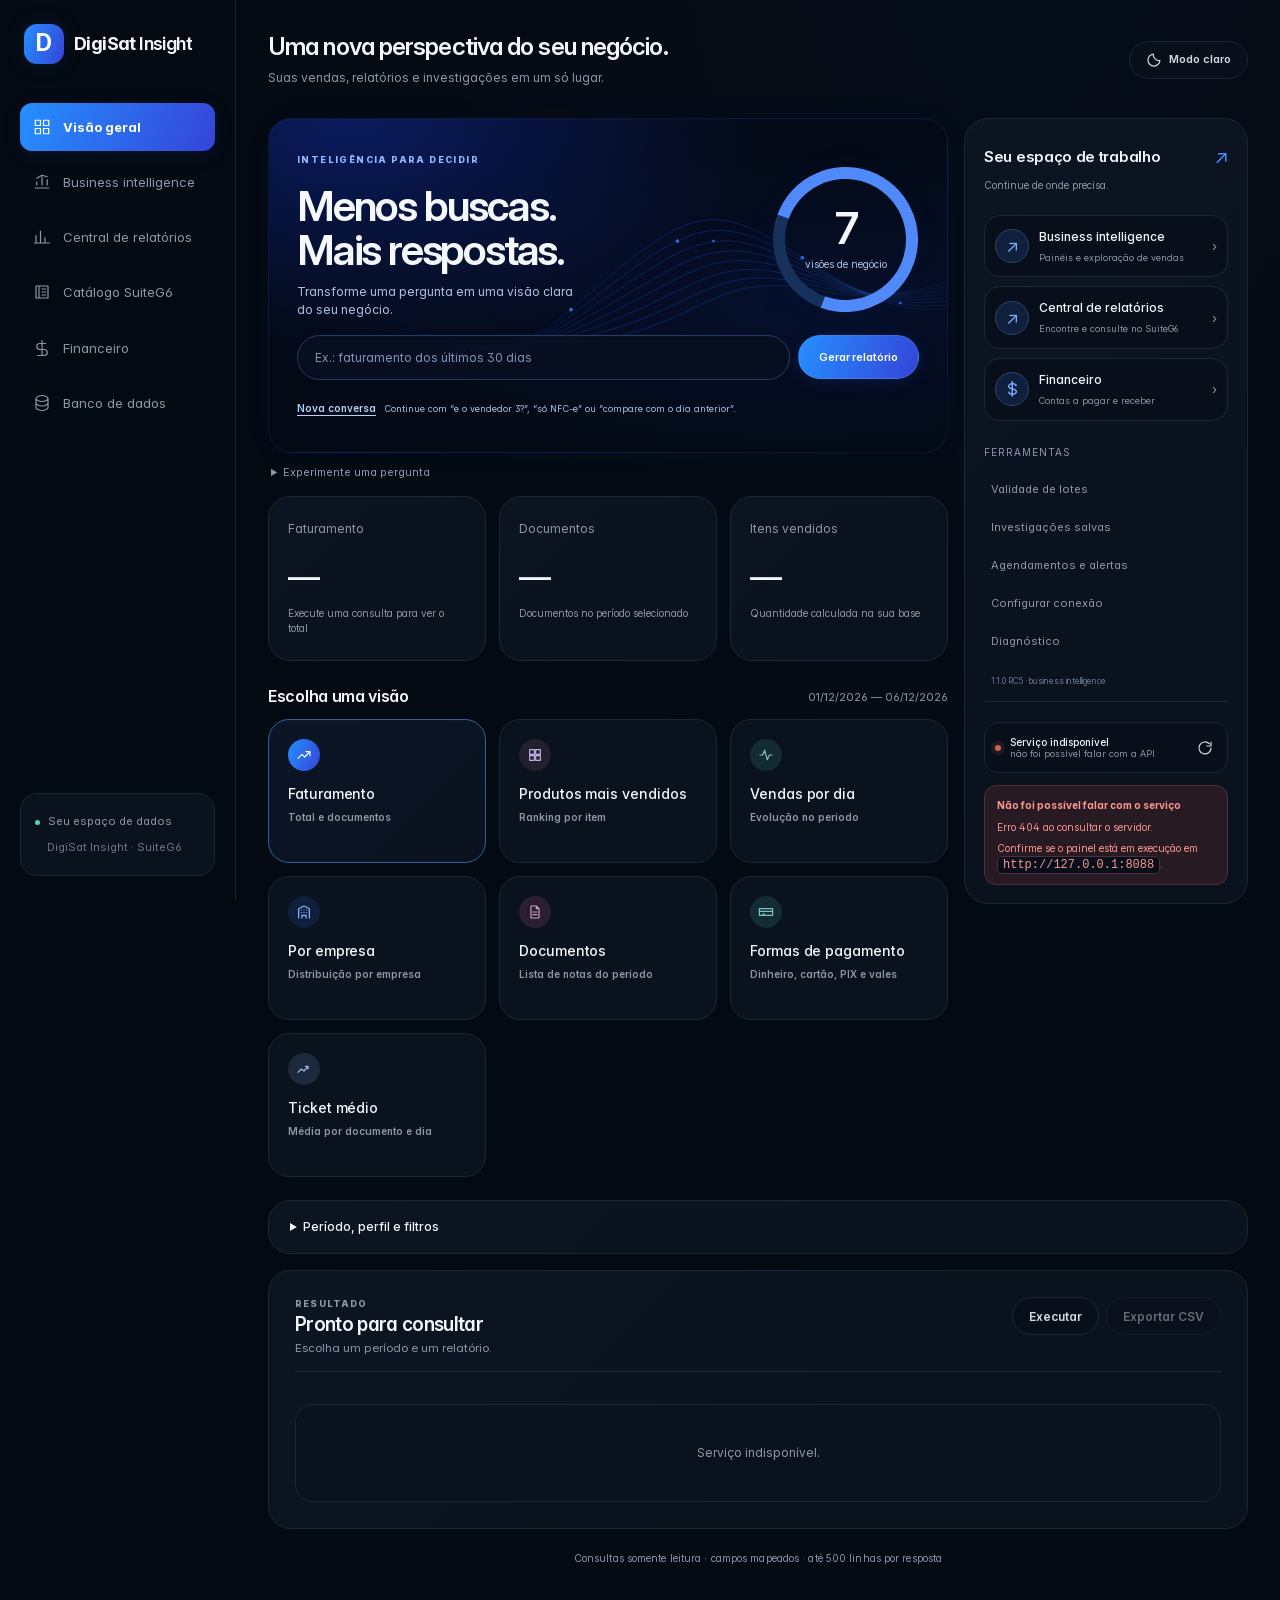
==== commit bd4ee99d: "Release RC5 with financial parcel drill-down, page exports and UI refinements" ====
--- a/static/index.html
+++ b/static/index.html
@@ -17,6 +17,7 @@
 <link rel="preload" href="/static/fonts/InterVariable.woff2" as="font" type="font/woff2" crossorigin>
 <link rel="stylesheet" href="/static/pebble-layout.css?v=3">
 <link rel="stylesheet" href="/static/pulse.css?v=2">
+  <link rel="stylesheet" href="/static/light.css?v=1">
 </head>
 <body>
 <a class="skip" href="#conteudo">Pular para o conteúdo</a>
@@ -71,7 +72,7 @@
     <button class="secondary" type="button" id="schedulesOpen">Agendamentos e alertas <span id="alertCount"></span></button>
     <button class="secondary" type="button" id="connectionOpen">Configurar conexão</button>
     <button class="secondary" type="button" id="diagnosticsOpen">Diagnóstico</button>
-    <span class="workspace-version">1.1.0 RC1 · business intelligence</span>
+    <span class="workspace-version">1.1.0 RC5 · business intelligence</span>
   </nav>
 
   <section class="ask card" id="assistente">
--- a/static/workspace.css
+++ b/static/workspace.css
@@ -16,3 +16,5 @@
 @media(max-width:600px){.workspace-nav button{flex:1 1 42%}.workspace-version{margin-left:0;flex-basis:100%}.workspace-profile label,.evidence-toolbar label,.document-controls label{flex-basis:100%;flex-wrap:wrap}.workspace-profile select,.document-controls input,.evidence-toolbar input{flex:1;max-width:100%}.workspace-form-grid{grid-template-columns:1fr}.evidence-toolbar button{flex:1 1 40%}.document-controls select{max-width:100%}#workspaceDialog{padding:15px}.workspace-dialog-head h2{font-size:17px}}
 @media print{.workspace-nav,.workspace-profile,.evidence-toolbar,.document-controls,.page-controls,.conversation-tools,.clarification-box{display:none!important}}
 .stock-table-wrap{max-width:100%;overflow:auto;margin:12px 0}.stock-table-wrap table{width:100%;border-collapse:collapse;font-size:12px}.stock-table-wrap th,.stock-table-wrap td{padding:8px;text-align:left;border-bottom:1px solid var(--line);vertical-align:top}.stock-table-wrap th{white-space:nowrap}#stockResult .item-actions{display:flex;flex-wrap:wrap;gap:8px;margin:12px 0}
+.connection-context,.connection-check{border:1px solid var(--line);border-radius:12px;padding:16px;margin:16px 0;background:var(--card);overflow-wrap:anywhere}.connection-context h3,.connection-check h3{font-size:15px;margin:0 0 12px}.connection-context dl{margin:0}.connection-context dl>div{display:grid;grid-template-columns:160px minmax(0,1fr);gap:12px;padding:7px 0;font-size:13px}.connection-context dt{color:var(--muted)}.connection-context dd{margin:0;color:var(--ink)}.connection-check ol{list-style:none;padding:0;margin:0}.connection-check li{display:flex;justify-content:space-between;gap:12px;padding:10px 0;border-bottom:1px solid var(--line);font-size:13px}.connection-check strong{font-weight:500;white-space:nowrap;color:var(--muted)}.connection-check [data-check-status=failed],.connection-check [data-check-status=attention]{color:var(--red)}.connection-check [data-check-status=ok]{color:var(--ink)}#workspaceDialog .connection-context p,#workspaceDialog .connection-check p{font-size:13px;line-height:1.6;margin:12px 0}#workspaceDialog .connection-check button{min-height:40px;white-space:normal}
+@media(max-width:640px){.connection-context dl>div{grid-template-columns:1fr;gap:4px}.connection-context,.connection-check{padding:12px}#workspaceDialog .connection-check button{min-height:44px;width:100%}}
--- a/static/light.css
+++ b/static/light.css
@@ -0,0 +1,85 @@
+/* LightModeReference.webp: white sheets, neutral canvas, ink and deep teal.
+   Loaded last on every screen. Scope preserves the approved dark theme. */
+@media screen {
+  :root[data-theme="light"] {
+    color-scheme:light;
+    --bg:#f3f5f4;--bg-deep:#f7f8f7;--card:#fff;
+    --ink:#172321;--ink-2:#374541;--muted:#64706b;--faint:#727c76;
+    --line:#e1e6e2;--line-strong:#bac7bf;
+    --accent:#0c645f;--accent-end:#073b40;--accent-soft:#e5f0eb;--accent-tint:#f1f6f3;
+    --accent-gradient:#073b40;
+    --green:var(--accent);--green-600:#0c645f;--green-700:#074c48;--lime:var(--accent);
+    --green-soft:var(--accent-soft);--green-tint:var(--accent-tint);
+    --blue:#175e76;--blue-bg:#edf5f7;--blue-line:#bed4dc;
+    --amber:#805d16;--amber-bg:#fff7e7;--amber-line:#e5d5ad;
+    --red:#aa3542;--red-bg:#fff1f1;--red-line:#e6bfc3;--success:#217455;
+    --hero-bg:#fff;--hero-ink:var(--ink);--hero-muted:var(--muted);--hero-input:#f7f8f7;
+    --shadow-xs:0 1px 3px #1b352208;--shadow-sm:0 3px 12px #1b352208;
+    --shadow-md:0 8px 24px #1b35220b;--shadow-lg:0 20px 60px #0b29251f;
+  }
+  :root[data-theme="light"] body.pebble-suite {background:var(--bg)}
+  :root[data-theme="light"] .pebble-suite .pebble-sidebar {background:#fff;border-color:var(--line)}
+  :root[data-theme="light"] .pebble-suite .pebble-brand>span {background:#073b40;box-shadow:none;border-radius:12px}
+  :root[data-theme="light"] .pebble-suite .pebble-sidebar nav a {color:var(--ink-2)}
+  :root[data-theme="light"] .pebble-suite .pebble-sidebar nav a:hover {background:var(--bg)}
+  :root[data-theme="light"] .pebble-suite .pebble-sidebar nav a[aria-current] {background:#052d31;color:#fff;box-shadow:none}
+  :root[data-theme="light"] .pebble-suite .pebble-sidebar-bottom {background:var(--bg-deep);border-color:var(--line);box-shadow:none}
+  :root[data-theme="light"] .pebble-suite :is(.card,.panel,.dashboard-tools,.dashboard-stat,.totals>div,.bi-panel,.bi-kpis,.document-results) {background:var(--card);border-color:var(--line);box-shadow:var(--shadow-sm)}
+  :root[data-theme="light"] .pebble-suite :is(.card,.panel,.dashboard-tools,.bi-panel) {border-radius:20px}
+  :root[data-theme="light"] .pebble-suite details {background:var(--card);border-color:var(--line)}
+  :root[data-theme="light"] .pebble-suite :is(h1,h2,h3) {color:var(--ink);-webkit-text-fill-color:currentColor}
+  :root[data-theme="light"] .pebble-suite :is(.primary,.suite-brand>span,.presets button.active),
+  :root[data-theme="light"] .pebble-suite.bi-page .primary {background:#073b40!important;border-color:#073b40!important;color:#fff;box-shadow:none!important}
+  :root[data-theme="light"] .pebble-suite .primary:hover {background:#0d5053!important}
+  :root[data-theme="light"] .pebble-suite :is(.secondary,.quiet,.ghost,.suggestions button) {background:var(--bg-deep);color:var(--ink-2);border-color:var(--line);box-shadow:none}
+  :root[data-theme="light"] .pebble-suite :is(.secondary,.quiet,.ghost):hover {background:var(--accent-soft);border-color:var(--line-strong);color:var(--accent)}
+  :root[data-theme="light"] .pebble-suite :is(input,select,textarea) {accent-color:var(--accent);background:var(--bg-deep);color:var(--ink);border-color:var(--line-strong)}
+  :root[data-theme="light"] .pebble-suite .filters label {min-width:0;flex:1 1 220px}
+  :root[data-theme="light"] .pebble-suite .filters :is(input,select) {min-width:0;max-width:100%;width:100%}
+  :root[data-theme="light"] .pebble-suite .filters input[type="checkbox"] {width:20px;flex:none}
+  :root[data-theme="light"] .pebble-suite:has(#financeForm) header {display:flex;flex-wrap:wrap;gap:12px;align-items:center}
+  :root[data-theme="light"] .pebble-suite :is(input,select,textarea):focus {outline-color:var(--accent);border-color:var(--accent);box-shadow:0 0 0 3px #0c645f15}
+  :root[data-theme="light"] .pebble-suite :is(input,textarea)::placeholder {color:var(--faint)}
+  :root[data-theme="light"] .pebble-suite :focus-visible {outline-color:var(--accent)}
+  :root[data-theme="light"] .pebble-suite :is(.report-card,.report-card:hover) {background:var(--card);border-color:var(--line)}
+  :root[data-theme="light"] .pebble-suite .report-card.selected {background:var(--accent-tint);border-color:#83a69a;box-shadow:none}
+  :root[data-theme="light"] .pebble-suite .report-icon {background:var(--accent-soft);color:var(--accent)}
+  :root[data-theme="light"] .pebble-suite .report-card.selected .report-icon {background:#073b40;color:#fff}
+  :root[data-theme="light"] .pebble-suite .dashboard-destinations>a {background:var(--bg-deep)}
+  :root[data-theme="light"] .pebble-suite .dashboard-destinations .destination-icon {background:var(--accent-soft);color:var(--accent);border-color:#cce0d6}
+  :root[data-theme="light"] .pebble-suite :is(th,thead th) {background:var(--bg-deep);color:var(--muted);border-color:var(--line)}
+  :root[data-theme="light"] .pebble-suite :is(td,.document-result,.editor-status) {border-color:var(--line)}
+  :root[data-theme="light"] .pebble-suite :is(.metric.emphasis,.comparison-stat,.chip.accent) {background:var(--accent-tint);border-color:#cce0d6;color:var(--accent)}
+  :root[data-theme="light"] .pebble-suite .dashboard-stat.has-value strong {color:var(--ink)}
+  :root[data-theme="light"] .pebble-suite :is(.hbar .fill,.bar-col .bar) {background:var(--accent);box-shadow:none}
+  :root[data-theme="light"] .pebble-suite .hbar .track {background:var(--line)}
+  :root[data-theme="light"] .pebble-suite dialog {background:var(--card);color:var(--ink);border-color:var(--line-strong);box-shadow:var(--shadow-lg)}
+  :root[data-theme="light"] .pebble-suite dialog::backdrop {background:#12332d55;backdrop-filter:none}
+  :root[data-theme="light"] .pebble-suite ::selection {background:#cce5d9;color:var(--ink)}
+  /* The assistant becomes a white working surface, with teal on the action. */
+  html[data-theme="light"] .pebble-suite :is(.ask.card,.discovery-card) {background:#fff;color:var(--ink);border:1px solid var(--line);box-shadow:var(--shadow-sm)}
+  html[data-theme="light"] .pebble-suite .ask::after {display:none}
+  html[data-theme="light"] .pebble-suite .ask :is(h2,.pill),
+  html[data-theme="light"] .pebble-suite .dashboard-orbit>div {color:var(--ink)}
+  html[data-theme="light"] .pebble-suite :is(.ask-copy p,.ask .muted,#discoveryStatus,.discovery-card label,.dashboard-orbit span) {color:var(--muted)}
+  html[data-theme="light"] .pebble-suite .dashboard-orbit {border-color:#cdded5;border-left-color:#073b40;box-shadow:none}
+  html[data-theme="light"] .pebble-suite .dashboard-orbit strong {color:var(--ink)!important}
+  html[data-theme="light"] .pebble-suite :is(.ask-row input,.discovery-row input) {background:var(--bg-deep);color:var(--ink);border:1px solid var(--line);box-shadow:none}
+  html[data-theme="light"] .pebble-suite :is(.ask-row input,.discovery-row input):focus {background:#fff;color:var(--ink);border-color:var(--accent);box-shadow:0 0 0 3px #0c645f15}
+  html[data-theme="light"] .pebble-suite :is(.ask-row input,.discovery-row input)::placeholder {color:var(--faint)}
+  html[data-theme="light"] .pebble-suite :is(.ask .suggestions button,.example-chips button,.ask .ghost,.conversation-tools .ghost) {background:var(--bg-deep);color:var(--ink-2)!important;border-color:var(--line)}
+  html[data-theme="light"] .pebble-suite :is(.ask-row .primary,.discovery-row button) {background:#073b40;border-color:#073b40;color:#fff;box-shadow:none}
+  html[data-theme="light"] .pebble-suite.bi-page {--chart-1:#0c645f;--chart-2:#96a59b;--chart-muted:#96a59b}
+  html[data-theme="light"] .pebble-suite.bi-page :is(.bi-panel,.bi-kpis) {box-shadow:var(--shadow-sm)}
+  html[data-theme="light"] .pebble-suite.bi-page :is(.bi-tabs a[aria-current],.bi-text-link,.bi-text-button) {color:var(--accent)}
+  html[data-theme="light"] .pebble-suite :is(.collection-item.selected,.collection-item:hover) {background:var(--accent-soft);color:var(--accent)}
+  html[data-theme="light"] .pebble-suite .collection-item {border:0;background:transparent;box-shadow:none}
+  html[data-theme="light"] .pebble-suite :is(.collection-item.selected,.collection-item:hover) {background:var(--accent-soft)}
+  html[data-theme="light"] .pebble-suite :is(.danger,.operation-error) {color:var(--red)!important;background:var(--red-bg);border-color:var(--red-line)}
+  html[data-theme="light"] .pebble-suite :is(.bi-day-drills button,.bi-text-button,.bi-text-link) {color:var(--accent)!important}
+  @media(max-width:760px) {
+    :root[data-theme="light"] .pebble-suite .pebble-sidebar {background:#fff;border-top:1px solid var(--line);box-shadow:0 -3px 14px #1b352208}
+    :root[data-theme="light"] .pebble-suite .pebble-sidebar .pebble-more {background:transparent;color:var(--muted)!important}
+    :root[data-theme="light"] .pebble-suite .pebble-sidebar .pebble-more[data-active] {background:var(--accent-soft);color:var(--accent)}
+  }
+}
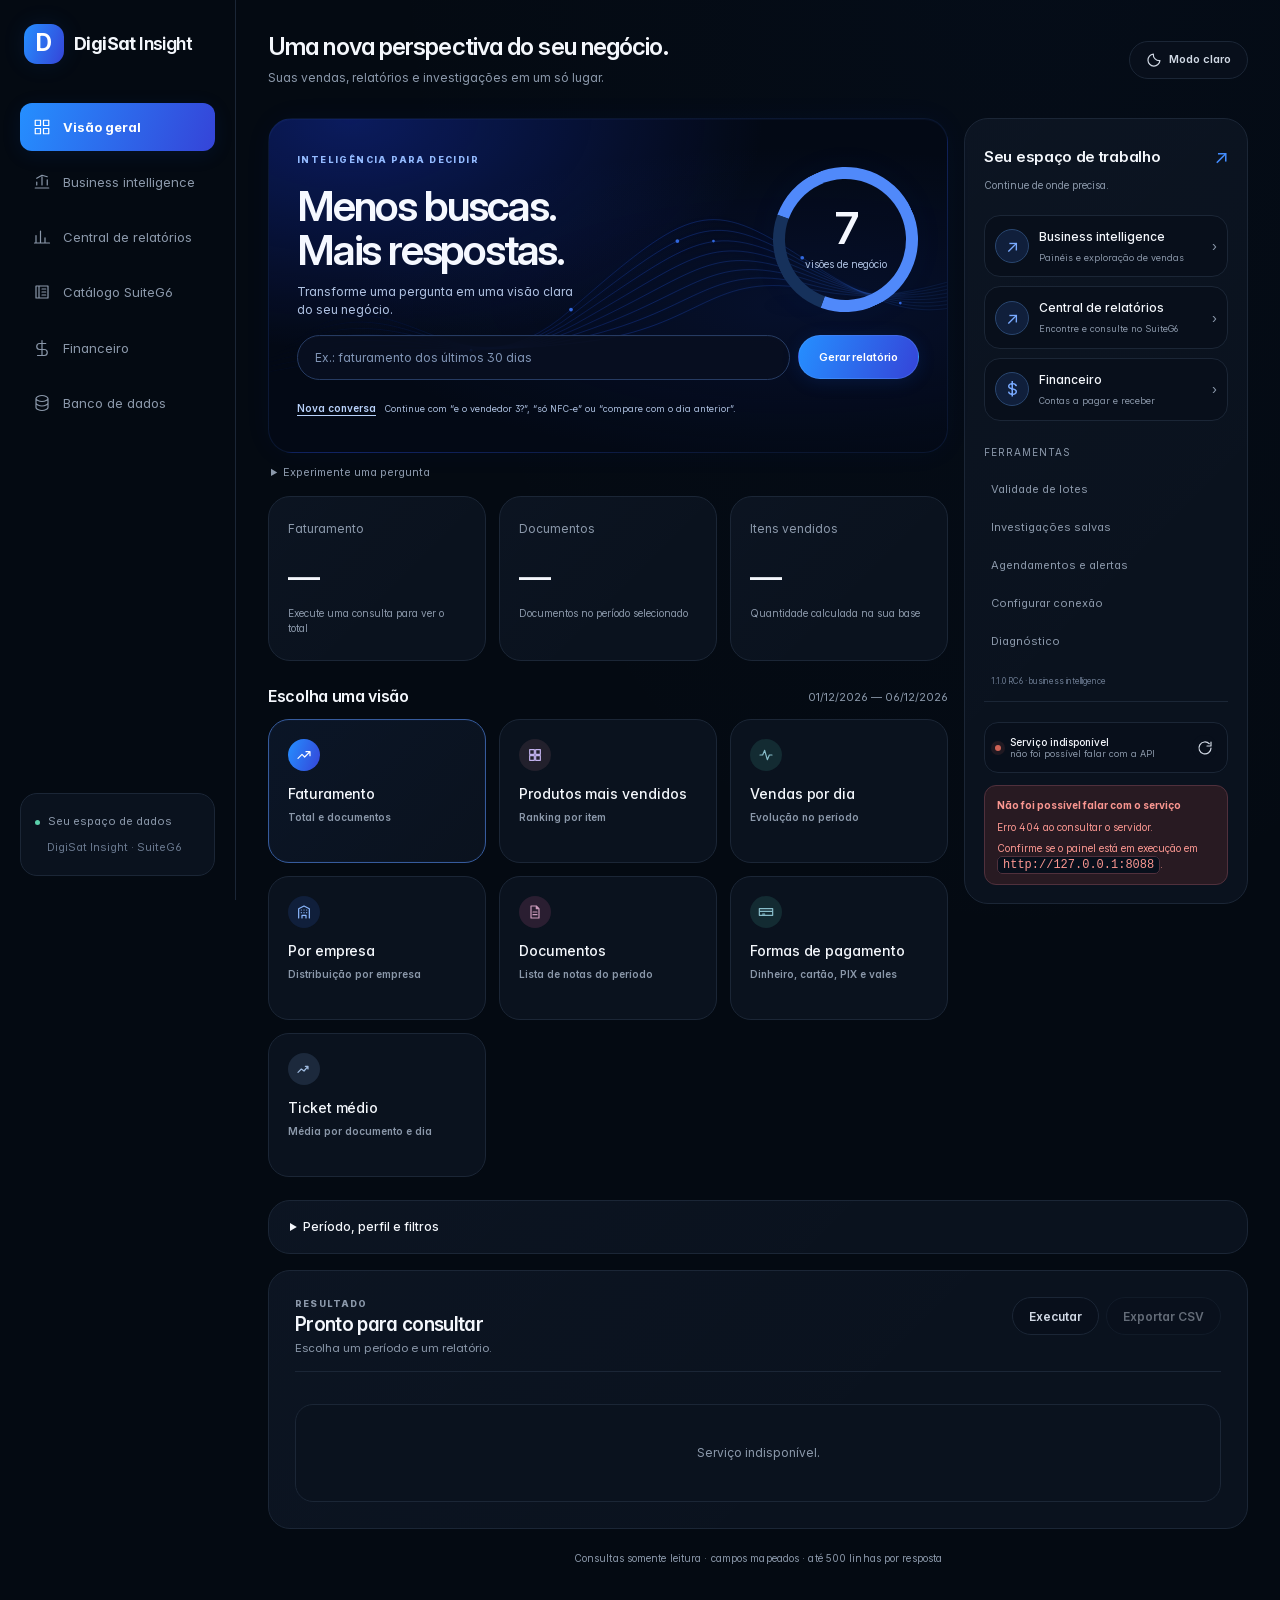
==== commit d4fe0ec4: "Release RC6 with sales dashboard rework and daily exploration" ====
--- a/static/index.html
+++ b/static/index.html
@@ -72,7 +72,7 @@
     <button class="secondary" type="button" id="schedulesOpen">Agendamentos e alertas <span id="alertCount"></span></button>
     <button class="secondary" type="button" id="connectionOpen">Configurar conexão</button>
     <button class="secondary" type="button" id="diagnosticsOpen">Diagnóstico</button>
-    <span class="workspace-version">1.1.0 RC5 · business intelligence</span>
+    <span class="workspace-version">1.1.0 RC6 · business intelligence</span>
   </nav>
 
   <section class="ask card" id="assistente">
